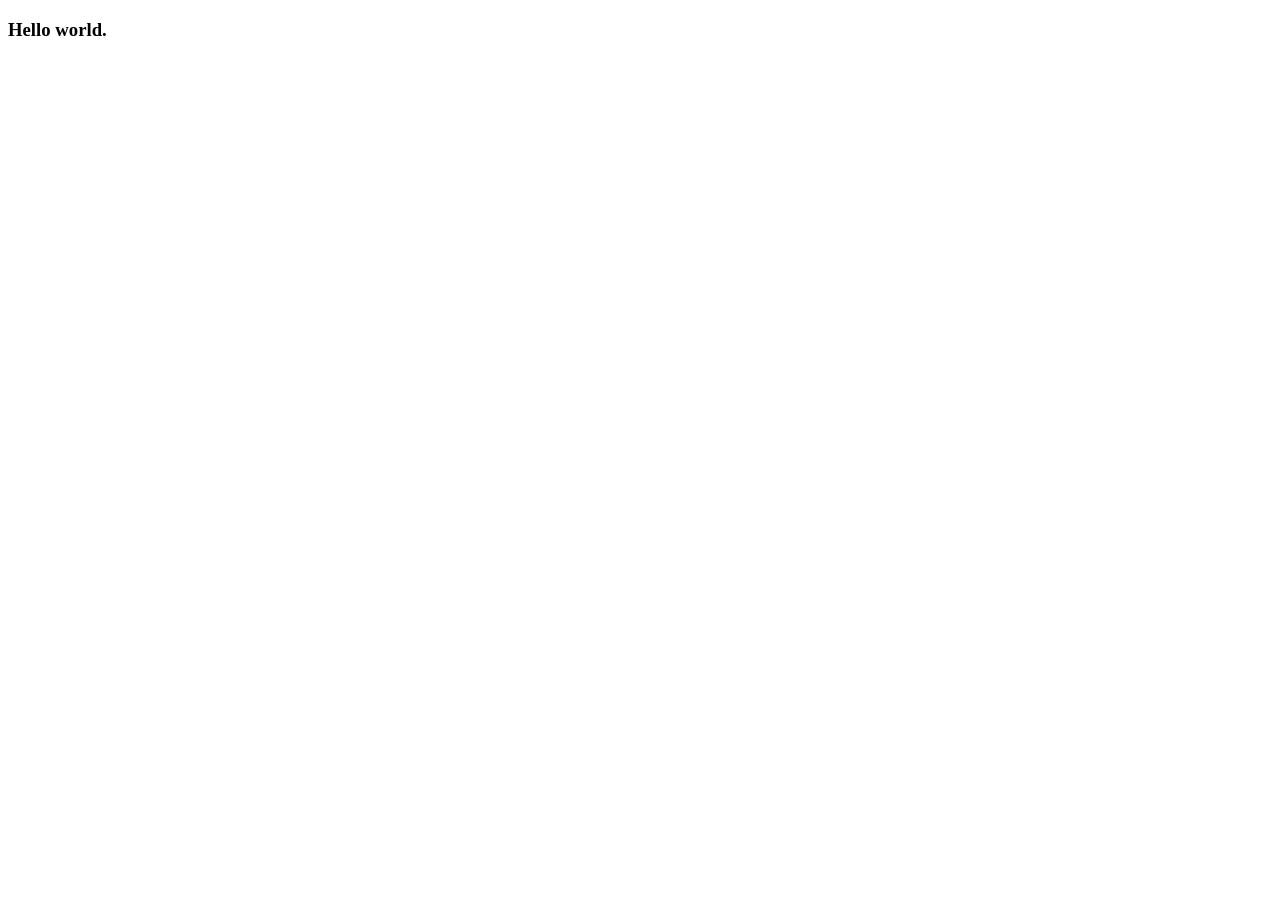
==== index.html @ f8531478 "test" ====
<!DOCTYPE html>
<!DOCTYPE html>
<html lang="en">
<head>
    <meta charset="UTF-8">
    <meta http-equiv="X-UA-Compatible" content="IE=edge">
    <meta name="viewport" content="width=device-width, initial-scale=1.0">
    <title>Bui Van Xia</title>
</head>
<body>
    <h3>Hello world.</h3>
</body>
</html>
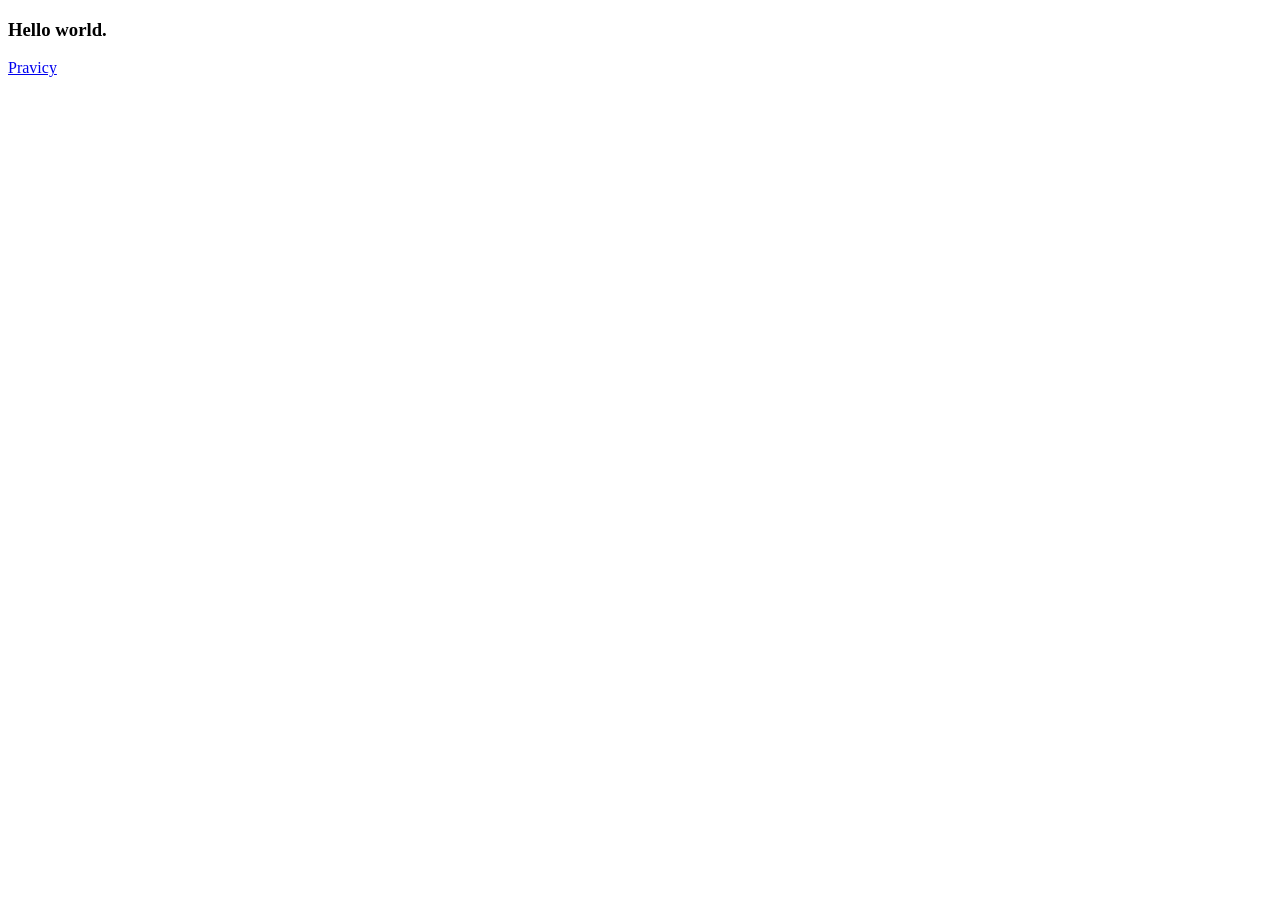
==== commit 670dfdfe: "update" ====
--- a/index.html
+++ b/index.html
@@ -9,5 +9,6 @@
 </head>
 <body>
     <h3>Hello world.</h3>
+    <a href="./page/pravicy.html">Pravicy</a>
 </body>
 </html>
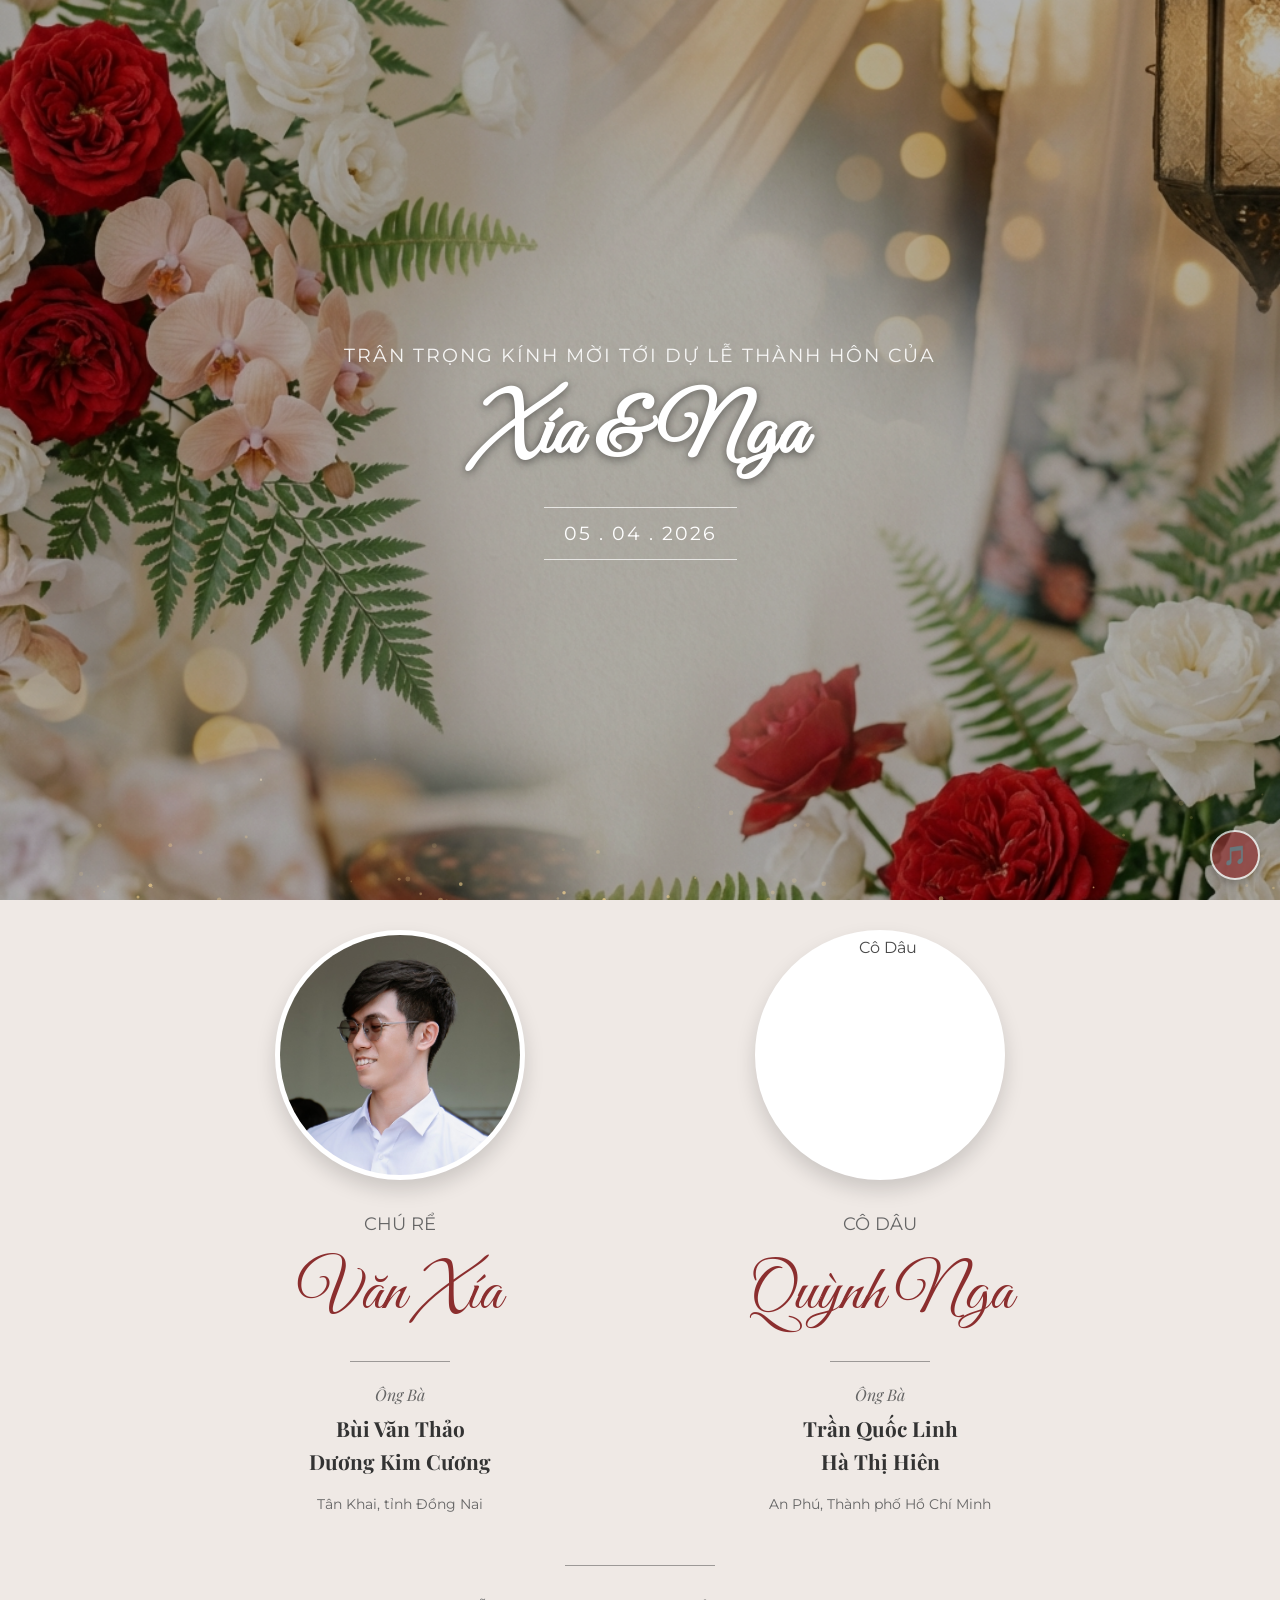
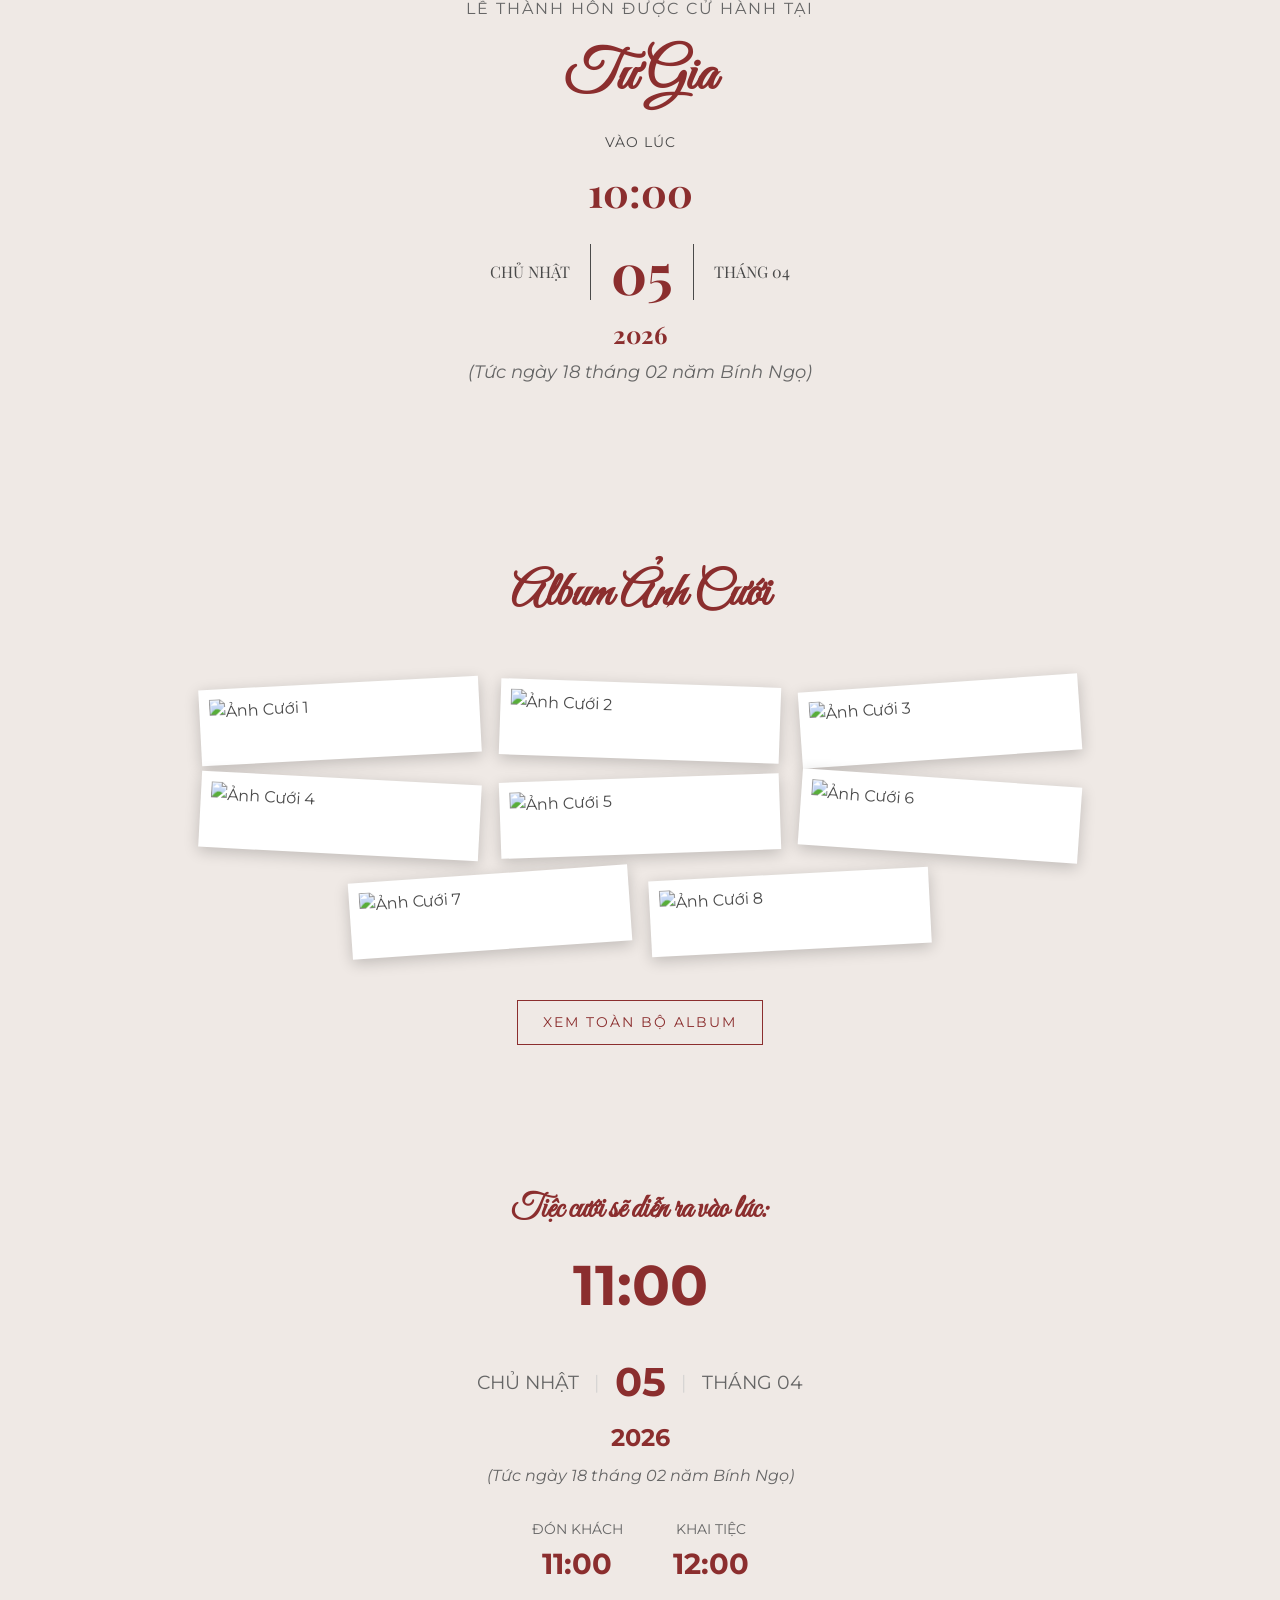
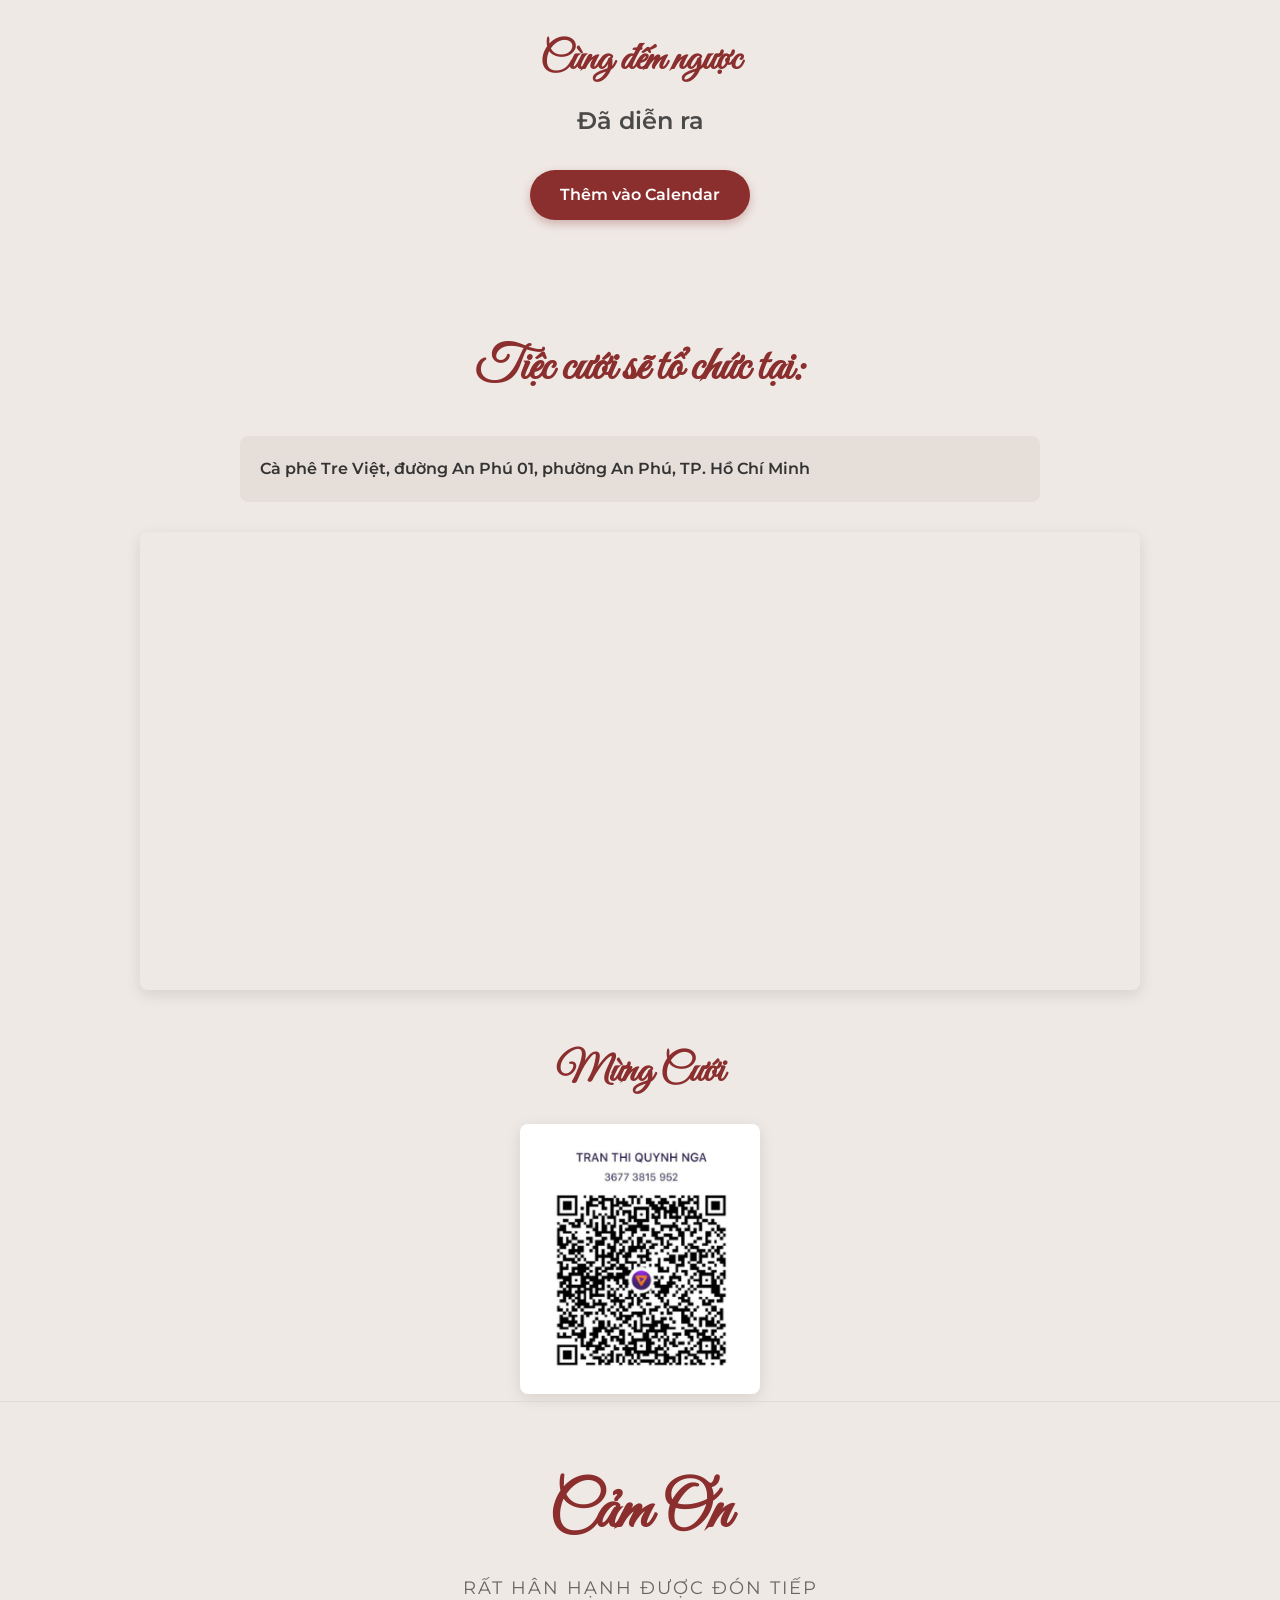
==== commit 48ef3761: "first commit" ====
--- a/index.html
+++ b/index.html
@@ -1,14 +1,235 @@
-<!DOCTYPE html>
-<!DOCTYPE html>
-<html lang="en">
-<head>
-    <meta charset="UTF-8">
-    <meta http-equiv="X-UA-Compatible" content="IE=edge">
-    <meta name="viewport" content="width=device-width, initial-scale=1.0">
-    <title>Bui Van Xia</title>
-</head>
-<body>
-    <h3>Hello world.</h3>
-    <a href="./page/pravicy.html">Pravicy</a>
-</body>
-</html>+<!doctype html>
+<html lang="vi">
+  <head>
+    <meta charset="UTF-8" />
+    <meta name="viewport" content="width=device-width, initial-scale=1.0" />
+    <title>Thiệp Cưới | Văn Xía & Quỳnh Nga</title>
+
+    <!-- Google Fonts -->
+    <link rel="preconnect" href="https://fonts.googleapis.com" />
+    <link rel="preconnect" href="https://fonts.gstatic.com" crossorigin />
+    <link
+      href="https://fonts.googleapis.com/css2?family=Great+Vibes&family=Playfair+Display:ital,wght@0,400;0,700;1,400&family=Montserrat:wght@300;400;500;600&display=swap"
+      rel="stylesheet"
+    />
+
+    <link rel="stylesheet" href="styles/style.css" />
+  </head>
+  <body>
+    <!-- Hero Section -->
+    <header class="hero">
+      <div class="hero-overlay"></div>
+      <canvas id="hero-canvas"></canvas>
+      <div class="hero-content animate-on-scroll">
+        <p class="hero-title">Trân Trọng Kính Mời Tới Dự Lễ Thành Hôn Của</p>
+        <h1 class="couple-names-hero">Xía & Nga</h1>
+        <div class="wedding-date-hero">05 . 04 . 2026</div>
+      </div>
+    </header>
+
+    <!-- Main Invitation Card Section -->
+    <section class="invitation-card">
+      <!-- Couple Content Combined -->
+      <div class="couple-container animate-on-scroll">
+        <!-- Groom Column -->
+        <div class="couple-column groom-column">
+          <div class="portrait-wrapper">
+            <div class="portrait-img groom-img">
+              <img src="assets/chu_re.JPG" alt="Chú Rể" />
+            </div>
+          </div>
+
+          <div class="info-block">
+            <p class="role">Chú Rể</p>
+            <h1 class="name">Văn Xía</h1>
+            <div class="separator-line"></div>
+            <div class="parents-info">
+              <p class="parents-label">Ông Bà</p>
+              <p class="parent-name">Bùi Văn Thảo</p>
+              <p class="parent-name">Dương Kim Cương</p>
+              <p class="address">Tân Khai, tỉnh Đồng Nai</p>
+            </div>
+          </div>
+        </div>
+
+        <!-- Bride Column -->
+        <div class="couple-column bride-column">
+          <div class="portrait-wrapper">
+            <div class="portrait-img bride-img">
+              <img src="assets/co_dau.JPG" alt="Cô Dâu" />
+            </div>
+          </div>
+
+          <div class="info-block">
+            <p class="role">Cô Dâu</p>
+            <h1 class="name">Quỳnh Nga</h1>
+            <div class="separator-line"></div>
+            <div class="parents-info">
+              <p class="parents-label">Ông Bà</p>
+              <p class="parent-name">Trần Quốc Linh</p>
+              <p class="parent-name">Hà Thị Hiên</p>
+              <p class="address">An Phú, Thành phố Hồ Chí Minh</p>
+            </div>
+          </div>
+        </div>
+      </div>
+
+      <!-- Ceremony Details -->
+      <div class="ceremony-details animate-on-scroll">
+        <div class="ceremony-divider"></div>
+        <p class="ceremony-title">LỄ THÀNH HÔN ĐƯỢC CỬ HÀNH TẠI</p>
+        <h2 class="location-name">Tư Gia</h2>
+        <p class="time-label">VÀO LÚC</p>
+        <div class="time-display">10:00</div>
+
+        <div class="date-grid">
+          <div class="date-item">
+            <span class="date-label">CHỦ NHẬT</span>
+          </div>
+          <div class="date-item big-date">05</div>
+          <div class="date-item">
+            <span class="date-label">THÁNG 04</span>
+          </div>
+        </div>
+
+        <div class="year-display">2026</div>
+        <p class="lunar-date">(Tức ngày 18 tháng 02 năm Bính Ngọ)</p>
+      </div>
+    </section>
+
+    <!-- Gallery Section -->
+    <section id="gallery" class="gallery-section">
+      <h2 class="section-title animate-on-scroll">Album Ảnh Cưới</h2>
+      <div class="gallery-container">
+        <!-- 8 Gallery Items -->
+        <div class="gallery-item animate-on-scroll stacked-1">
+          <div class="photo-frame">
+            <img src="assets/anh-cuoi-2.jpg" alt="Ảnh Cưới 1" />
+          </div>
+        </div>
+        <div class="gallery-item animate-on-scroll stacked-2">
+          <div class="photo-frame">
+            <img src="assets/anh-cuoi-3.jpg" alt="Ảnh Cưới 2" />
+          </div>
+        </div>
+        <div class="gallery-item animate-on-scroll stacked-3">
+          <div class="photo-frame">
+            <img src="assets/anh-cuoi-4.jpg" alt="Ảnh Cưới 3" />
+          </div>
+        </div>
+        <div class="gallery-item animate-on-scroll stacked-4">
+          <div class="photo-frame">
+            <img src="assets/anh-cuoi-5.jpg" alt="Ảnh Cưới 4" />
+          </div>
+        </div>
+        <div class="gallery-item animate-on-scroll stacked-5">
+          <div class="photo-frame">
+            <img src="assets/anh-cuoi-6.jpg" alt="Ảnh Cưới 5" />
+          </div>
+        </div>
+        <div class="gallery-item animate-on-scroll stacked-6">
+          <div class="photo-frame">
+            <img src="assets/anh-cuoi-2.jpg" alt="Ảnh Cưới 6" />
+          </div>
+        </div>
+        <div class="gallery-item animate-on-scroll stacked-3">
+          <div class="photo-frame">
+            <img src="assets/anh-cuoi-1.jpg" alt="Ảnh Cưới 7" />
+          </div>
+        </div>
+        <div class="gallery-item animate-on-scroll stacked-1">
+          <div class="photo-frame">
+            <img src="assets/anh-cuoi-1.jpg" alt="Ảnh Cưới 8" />
+          </div>
+        </div>
+      </div>
+
+      <div class="gallery-footer animate-on-scroll">
+        <a href="#" class="view-all-btn">Xem Toàn Bộ Album</a>
+      </div>
+    </section>
+
+    <!-- Event Detail Section -->
+    <section class="event-details animate-on-scroll">
+      <h3 class="event-heading">Tiệc cưới sẽ diễn ra vào lúc:</h3>
+      <div class="main-time">11:00</div>
+
+      <div class="date-grid-event">
+        <span class="d-item">CHỦ NHẬT</span>
+        <span class="divider">|</span>
+        <span class="d-item big">05</span>
+        <span class="divider">|</span>
+        <span class="d-item">THÁNG 04</span>
+      </div>
+
+      <div class="year-event">2026</div>
+      <p class="lunar-event">(Tức ngày 18 tháng 02 năm Bính Ngọ)</p>
+
+      <div class="schedule-grid">
+        <div class="sch-item">
+          <span class="label">ĐÓN KHÁCH</span>
+          <span class="time">11:00</span>
+        </div>
+        <div class="sch-item">
+          <span class="label">KHAI TIỆC</span>
+          <span class="time">12:00</span>
+        </div>
+      </div>
+
+      <h3 class="countdown-heading">Cùng đếm ngược</h3>
+      <div id="countdown" class="countdown-timer">
+        <!-- JS will populate: 6 ngày 14 giờ 55 phút 56 giây -->
+        Loading...
+      </div>
+
+      <a href="#" class="calendar-btn">Thêm vào Calendar</a>
+    </section>
+
+    <!-- Location Section (Updated Header) -->
+    <section id="location">
+      <h2 class="section-title animate-on-scroll">Tiệc cưới sẽ tổ chức tại:</h2>
+      <div class="location-box animate-on-scroll">
+        Cà phê Tre Việt, đường An Phú 01, phường An Phú, TP. Hồ Chí Minh
+      </div>
+      <div class="map-container animate-on-scroll">
+        <iframe
+          src="https://www.google.com/maps/embed?pb=!1m14!1m12!1m3!1d1007.7912970010452!2d106.74302166632377!3d10.951912676635244!2m3!1f0!2f0!3f0!3m2!1i1024!2i768!4f13.1!5e0!3m2!1sen!2s!4v1769345849640!5m2!1sen!2s"
+          width="100%"
+          height="450"
+          style="border: 0"
+          allowfullscreen=""
+          loading="lazy"
+          referrerpolicy="no-referrer-when-downgrade"
+        ></iframe>
+      </div>
+
+      <!-- Payment QR Section -->
+      <div class="payment-section animate-on-scroll">
+        <h3 class="payment-heading">Mừng Cưới</h3>
+        <div class="qr-container">
+          <img src="assets/qr.png" alt="QR Code Payment" />
+        </div>
+      </div>
+    </section>
+
+    <!-- Footer -->
+    <footer class="thank-you-footer">
+      <h2 class="thank-you-text animate-on-scroll">Cảm Ơn</h2>
+      <p class="thank-you-sub">Rất hân hạnh được đón tiếp</p>
+    </footer>
+
+    <!-- Background Music -->
+    <audio id="bg-music" loop>
+      <source src="assets/song.mp3" type="audio/mpeg" />
+      Your browser does not support the audio element.
+    </audio>
+
+    <div class="music-control">
+      <button id="music-btn" class="music-btn playing">
+        <span class="music-icon">🎵</span>
+      </button>
+    </div>
+
+    <script src="scripts/script.js"></script>
+  </body>
+</html>
--- a/styles/style.css
+++ b/styles/style.css
@@ -0,0 +1,704 @@
+:root {
+    --bg-beige: #EFE9E5; /* Light warm beige */
+    --text-red: #8B2E2E; /* Deep red/brown */
+    --text-dark: #4A4A4A;
+    --text-grey: #666666;
+    --primary-red: #8B2E2E;
+    
+    --font-heading: 'Great Vibes', cursive;
+    --font-serif: 'Playfair Display', serif;
+    --font-sans: 'Montserrat', sans-serif;
+}
+
+* {
+    margin: 0;
+    padding: 0;
+    box-sizing: border-box;
+}
+
+body {
+    font-family: var(--font-sans);
+    color: var(--text-dark);
+    line-height: 1.6;
+    background-color: var(--bg-beige);
+    overflow-x: hidden;
+}
+
+img {
+    max-width: 100%;
+    display: block;
+}
+
+/* Animations */
+.animate-on-scroll {
+    opacity: 0;
+    transition: opacity 1s ease-out, transform 1s ease-out;
+    transform: translateY(30px);
+}
+
+.animate-on-scroll.visible {
+    opacity: 1;
+    transform: translateY(0);
+}
+
+/* Hero Section (Restored) */
+.hero {
+    height: 100vh;
+    display: flex;
+    flex-direction: column;
+    justify-content: center;
+    align-items: center;
+    text-align: center;
+    background: url("../assets/hero-bg.png");
+    background-size: cover;
+    background-position: center;
+    color: var(--text-light);
+    position: relative;
+    color: #fff;
+}
+
+.hero-overlay {
+    position: absolute;
+    top: 0;
+    left: 0;
+    width: 100%;
+    height: 100%;
+    background: rgba(0,0,0,0.3);
+    z-index: 1;
+}
+
+#hero-canvas {
+    position: absolute;
+    top: 0;
+    left: 0;
+    width: 100%;
+    height: 100%;
+    z-index: 1; /* Same as overlay, or slightly above if needed, but below content */
+    pointer-events: none;
+}
+
+.hero-content {
+    z-index: 2;
+    padding: 20px;
+}
+
+.hero-title {
+    font-size: 1.2rem;
+    letter-spacing: 2px;
+    text-transform: uppercase;
+    margin-bottom: 1rem;
+    color: rgba(255,255,255,0.9);
+}
+
+.couple-names-hero {
+    font-family: var(--font-heading);
+    font-size: 5rem;
+    margin: 0.5rem 0;
+    line-height: 1.2;
+    text-shadow: 0 2px 10px rgba(0,0,0,0.5);
+}
+
+.wedding-date-hero {
+    font-size: 1.2rem;
+    margin-top: 1rem;
+    letter-spacing: 2px;
+    display: inline-block;
+    padding: 10px 20px;
+    border-top: 1px solid rgba(255,255,255,0.7);
+    border-bottom: 1px solid rgba(255,255,255,0.7);
+}
+
+
+/* Invitation Card Section */
+.invitation-card {
+    text-align: center;
+    background-color: var(--bg-beige);
+    position: relative;
+    padding-bottom: 60px;
+    padding-top: 0; /* Let decor band handle spacing */
+    margin-top: -50px; /* Slight overlap with hero if desired, or 0 */
+    margin-top: 0;
+}
+
+/* Decor Band & Long Phung */
+.decor-band {
+    height: 120px;
+    background-color: transparent; 
+    width: 100%;
+    position: relative; /* Changed from absolute to flow naturally or use relative */
+    display: flex;
+    justify-content: center;
+    align-items: center;
+    padding-top: 20px;
+    margin-bottom: 20px;
+}
+
+.long-phung-decor {
+    width: 150px;
+    height: auto;
+}
+
+.long-phung-decor img {
+    width: 100%;
+    height: auto;
+    filter: drop-shadow(0 2px 4px rgba(0,0,0,0.1));
+}
+
+/* Footer */
+.thank-you-footer {
+    text-align: center;
+    padding: 60px 20px;
+    background-color: var(--bg-beige); /* Keep consistent or use distinct color */
+    border-top: 1px solid rgba(0,0,0,0.05);
+}
+
+.thank-you-text {
+    font-family: var(--font-heading);
+    font-size: 4rem;
+    color: var(--text-red);
+    margin-bottom: 10px;
+}
+
+.thank-you-sub {
+    font-size: 1.1rem;
+    color: var(--text-grey);
+    text-transform: uppercase;
+    letter-spacing: 2px;
+}
+
+/* Couple Container (Layout) */
+.couple-container {
+    display: flex;
+    justify-content: center;
+    gap: 80px; 
+    padding: 0 20px;
+    margin-bottom: 50px;
+    position: relative;
+    z-index: 1;
+}
+
+.couple-column {
+    flex: 1;
+    max-width: 400px;
+    padding-top: 30px;
+    display: flex;
+    flex-direction: column;
+    align-items: center;
+}
+
+.portrait-wrapper {
+    width: 250px;
+    height: 250px;
+    border-radius: 50%;
+    overflow: hidden;
+    border: 5px solid #fff;
+    box-shadow: 0 10px 20px rgba(0,0,0,0.15);
+    background-color: #fff;
+    margin-bottom: 30px; /* Space between image and text */
+}
+
+.portrait-img img {
+    width: 100%;
+    height: 100%;
+    object-fit: cover;
+}
+
+.info-block {
+    text-align: center;
+    width: 100%;
+}
+
+.role {
+    font-family: var(--font-sans);
+    font-size: 1.1rem;
+    text-transform: uppercase;
+    color: var(--text-grey);
+    margin-bottom: 5px;
+}
+
+.name {
+    font-family: var(--font-heading);
+    font-size: 4rem;
+    color: var(--text-red);
+    margin-bottom: 15px;
+    font-weight: 400;
+}
+
+.separator-line {
+    width: 100px;
+    height: 1px;
+    background-color: var(--text-dark);
+    margin: 0 auto 20px;
+    opacity: 0.5;
+}
+
+.parents-info {
+    font-family: var(--font-serif);
+    color: var(--text-dark);
+}
+
+.parents-label {
+    font-size: 1rem;
+    margin-bottom: 5px;
+    font-style: italic;
+    color: var(--text-grey);
+}
+
+.parent-name {
+    font-size: 1.3rem;
+    font-weight: 700;
+    color: #333; /* Darker for names */
+}
+
+.address {
+    font-family: var(--font-sans);
+    font-size: 0.9rem;
+    color: var(--text-grey);
+    margin-top: 15px;
+    line-height: 1.5;
+}
+
+/* Mobile Responsiveness for Layout */
+@media (max-width: 768px) {
+    .couple-container {
+        flex-direction: column;
+        align-items: center;
+        gap: 60px;
+    }
+    
+    .decor-band {
+        height: 150px; /* Adjust height or remove if it conflicts with stacked layout */
+    }
+}
+
+
+/* Ceremony Details */
+.ceremony-details {
+    max-width: 600px;
+    margin: 0 auto;
+    font-family: var(--font-sans);
+    color: var(--text-dark);
+}
+
+.ceremony-divider {
+    width: 150px;
+    height: 1px;
+    background-color: var(--text-dark);
+    margin: 0 auto 30px;
+    opacity: 0.5;
+}
+
+.ceremony-title {
+    text-transform: uppercase;
+    letter-spacing: 2px;
+    font-size: 1rem;
+    margin-bottom: 10px;
+    color: var(--text-grey);
+}
+
+.location-name {
+    font-family: var(--font-heading);
+    font-size: 3.5rem;
+    color: var(--text-red);
+    margin-bottom: 10px;
+}
+
+.time-label {
+    text-transform: uppercase;
+    font-size: 0.9rem;
+    letter-spacing: 1px;
+    margin-bottom: 5px;
+}
+
+.time-display {
+    font-size: 2.5rem;
+    font-weight: 700;
+    color: var(--text-red);
+    margin-bottom: 20px;
+    font-family: var(--font-serif);
+}
+
+.date-grid {
+    display: flex;
+    justify-content: center;
+    align-items: center;
+    gap: 20px;
+    margin-bottom: 15px;
+    font-family: var(--font-serif);
+}
+
+.date-item {
+    display: flex;
+    flex-direction: column;
+    align-items: center;
+}
+
+.date-item.big-date {
+    font-size: 3.5rem;
+    font-weight: 700;
+    color: var(--text-red);
+    line-height: 1;
+    padding: 0 20px;
+    border-left: 1px solid var(--text-dark);
+    border-right: 1px solid var(--text-dark);
+}
+
+.date-label {
+    text-transform: uppercase;
+    font-size: 1rem;
+    color: var(--text-dark);
+}
+
+.year-display {
+    font-size: 1.5rem;
+    font-weight: 700;
+    color: var(--text-red);
+    margin-bottom: 5px;
+    font-family: var(--font-serif);
+}
+
+.lunar-date {
+    font-size: 1.1rem;
+    font-style: italic;
+    color: var(--text-grey);
+}
+
+/* Secondary Sections */
+.section-title {
+    text-align: center;
+    font-family: var(--font-heading);
+    color: var(--text-red);
+    font-size: 3rem;
+    margin: 50px 0 30px;
+}
+
+/* Stacked Gallery Style */
+.gallery-section {
+    padding: 60px 20px;
+    background-color: var(--bg-beige);
+    overflow: hidden; 
+}
+
+.gallery-container {
+    display: flex;
+    justify-content: center;
+    flex-wrap: wrap;
+    gap: 20px;
+    max-width: 1000px;
+    margin: 0 auto;
+    padding: 20px;
+}
+
+.gallery-item {
+    position: relative;
+    /* We will use Nth-child to rotate specific items */
+    transition: transform 0.3s ease, z-index 0.3s;
+    height: auto;
+    overflow: visible;
+    box-shadow: none;
+    border-radius: 0;
+}
+
+.photo-frame {
+    background: #fff;
+    padding: 10px 10px 40px 10px; /* Polaroid style bottom padding */
+    box-shadow: 0 4px 15px rgba(0,0,0,0.2);
+    transform: rotate(-2deg); /* Default slight tilt */
+    width: 280px;
+}
+
+.stacked-1 .photo-frame { transform: rotate(-3deg); }
+.stacked-2 .photo-frame { transform: rotate(2deg); z-index: 2; }
+.stacked-3 .photo-frame { transform: rotate(-4deg); }
+.stacked-4 .photo-frame { transform: rotate(3deg); z-index: 3; }
+.stacked-5 .photo-frame { transform: rotate(-2deg); }
+.stacked-6 .photo-frame { transform: rotate(4deg); }
+
+.gallery-item:hover {
+    z-index: 20 !important; /* Force top on hover */
+    transform: scale(1.1);
+}
+
+.gallery-item:hover .photo-frame {
+    transform: rotate(0deg);
+    box-shadow: 0 15px 30px rgba(0,0,0,0.3);
+}
+
+.photo-frame img {
+    width: 100%;
+    height: 250px; /* Fixed height for uniformity */
+    object-fit: cover;
+    display: block;
+}
+
+.gallery-footer {
+    text-align: center;
+    margin-top: 30px;
+    padding-bottom: 20px;
+}
+
+.view-all-btn {
+    display: inline-block;
+    padding: 10px 25px;
+    border: 1px solid var(--text-red);
+    color: var(--text-red);
+    text-decoration: none;
+    font-family: var(--font-sans);
+    text-transform: uppercase;
+    letter-spacing: 2px;
+    font-size: 0.9rem;
+    transition: all 0.3s;
+}
+
+.view-all-btn:hover {
+    background-color: var(--text-red);
+    color: #fff;
+}
+
+.gallery-item:hover .photo-frame {
+    transform: rotate(0deg);
+    box-shadow: 0 10px 25px rgba(0,0,0,0.3);
+}
+
+.photo-frame img {
+    width: 100%;
+    height: auto;
+    display: block;
+}
+
+/* Event Details Section */
+.event-details {
+    padding: 60px 20px;
+    text-align: center;
+    color: var(--text-red);
+}
+
+.event-heading {
+    font-family: var(--font-heading); /* Or serif for "Tiệc cưới..." */
+    font-size: 2rem;
+    margin-bottom: 5px;
+}
+
+.main-time {
+    font-size: 3.5rem;
+    font-weight: 700;
+    font-family: var(--font-sans);
+    margin-bottom: 20px;
+}
+
+.date-grid-event {
+    display: flex;
+    justify-content: center;
+    align-items: center;
+    gap: 15px;
+    font-size: 1.2rem;
+    color: var(--text-grey);
+    margin-bottom: 5px;
+}
+
+.date-grid-event .big {
+    font-size: 2.5rem;
+    color: var(--text-red);
+    font-weight: 700;
+}
+
+.date-grid-event .divider {
+    color: #ccc;
+    font-weight: 300;
+}
+
+.year-event {
+    font-size: 1.5rem;
+    font-weight: 700;
+    margin-bottom: 5px;
+}
+
+.lunar-event {
+    font-size: 1rem;
+    font-style: italic;
+    color: var(--text-grey);
+    margin-bottom: 30px;
+}
+
+.schedule-grid {
+    display: flex;
+    justify-content: center;
+    gap: 50px;
+    margin-bottom: 40px;
+}
+
+.sch-item {
+    display: flex;
+    flex-direction: column;
+}
+
+.sch-item .label {
+    font-size: 0.9rem;
+    color: var(--text-grey);
+    text-transform: uppercase;
+}
+
+.sch-item .time {
+    font-size: 1.8rem;
+    font-weight: 700;
+    color: var(--text-red);
+}
+
+.countdown-heading {
+    font-family: var(--font-heading);
+    font-size: 2.5rem;
+    margin-bottom: 10px;
+}
+
+.countdown-timer {
+    font-size: 1.5rem;
+    font-family: var(--font-sans);
+    font-weight: 600;
+    margin-bottom: 30px;
+    color: var(--text-dark);
+}
+
+.calendar-btn {
+    display: inline-block;
+    padding: 12px 30px;
+    background-color: var(--text-red);
+    color: #fff;
+    text-decoration: none;
+    border-radius: 30px;
+    font-weight: 600;
+    transition: background 0.3s;
+    box-shadow: 0 4px 10px rgba(139, 46, 46, 0.3);
+}
+
+.calendar-btn:hover {
+    background-color: #6b2323;
+    transform: translateY(-2px);
+}
+
+/* Location Box */
+.location-box {
+    background-color: #E6DED9; /* Darker beige box */
+    padding: 20px;
+    margin: 0 auto 30px;
+    max-width: 800px;
+    border-radius: 8px;
+    font-weight: 600;
+    color: #333;
+}
+
+/* Map */
+.map-container {
+    max-width: 1000px;
+    margin: 0 auto;
+    border: none;
+    border-radius: 8px;
+    overflow: hidden;
+    box-shadow: 0 5px 15px rgba(0,0,0,0.1);
+}
+
+
+/* Mobile Responsiveness */
+@media (max-width: 768px) {
+    .portraits-container {
+        flex-direction: column;
+        align-items: center;
+        gap: 30px;
+        padding-top: 40px;
+        margin-bottom: 20px;
+    }
+
+    .decor-band {
+        height: 300px; /* Taller on mobile to cover stacked images */
+    }
+
+    .couple-info {
+        flex-direction: column;
+        gap: 40px;
+    }
+
+    .separator-line {
+        width: 60px;
+    }
+
+    .name {
+        font-size: 3rem;
+    }
+    
+    .location-name {
+        font-size: 2.5rem;
+    }
+}
+
+/* Payment QR Section */
+.payment-section {
+    margin-top: 50px;
+    text-align: center;
+}
+
+.payment-heading {
+    font-family: var(--font-heading);
+    font-size: 2.5rem;
+    color: var(--text-red);
+    margin-bottom: 20px;
+}
+
+.qr-container {
+    background: #fff;
+    padding: 20px;
+    border-radius: 8px;
+    box-shadow: 0 4px 15px rgba(0,0,0,0.1);
+    display: inline-block;
+}
+
+.qr-container img {
+    width: 200px;
+    height: 230px;
+    display: block;
+    border-radius: 10px;
+    margin: 0 auto;
+}
+
+/* Music Control Button */
+.music-control {
+    position: fixed;
+    bottom: 20px;
+    right: 20px;
+    z-index: 1000;
+}
+
+.music-btn {
+    width: 50px;
+    height: 50px;
+    border-radius: 50%;
+    background-color: var(--text-red);
+    border: 2px solid #fff;
+    color: #fff;
+    font-size: 1.2rem;
+    cursor: pointer;
+    box-shadow: 0 4px 10px rgba(0,0,0,0.3);
+    display: flex;
+    justify-content: center;
+    align-items: center;
+    transition: transform 0.3s ease;
+    outline: none;
+}
+
+.music-btn:hover {
+    transform: scale(1.1);
+}
+
+.music-btn.playing {
+    animation: spin 3s linear infinite;
+}
+
+.music-btn.paused {
+    animation: none;
+    opacity: 0.7;
+}
+
+@keyframes spin {
+    0% { transform: rotate(0deg); }
+    100% { transform: rotate(360deg); }
+}
+
+
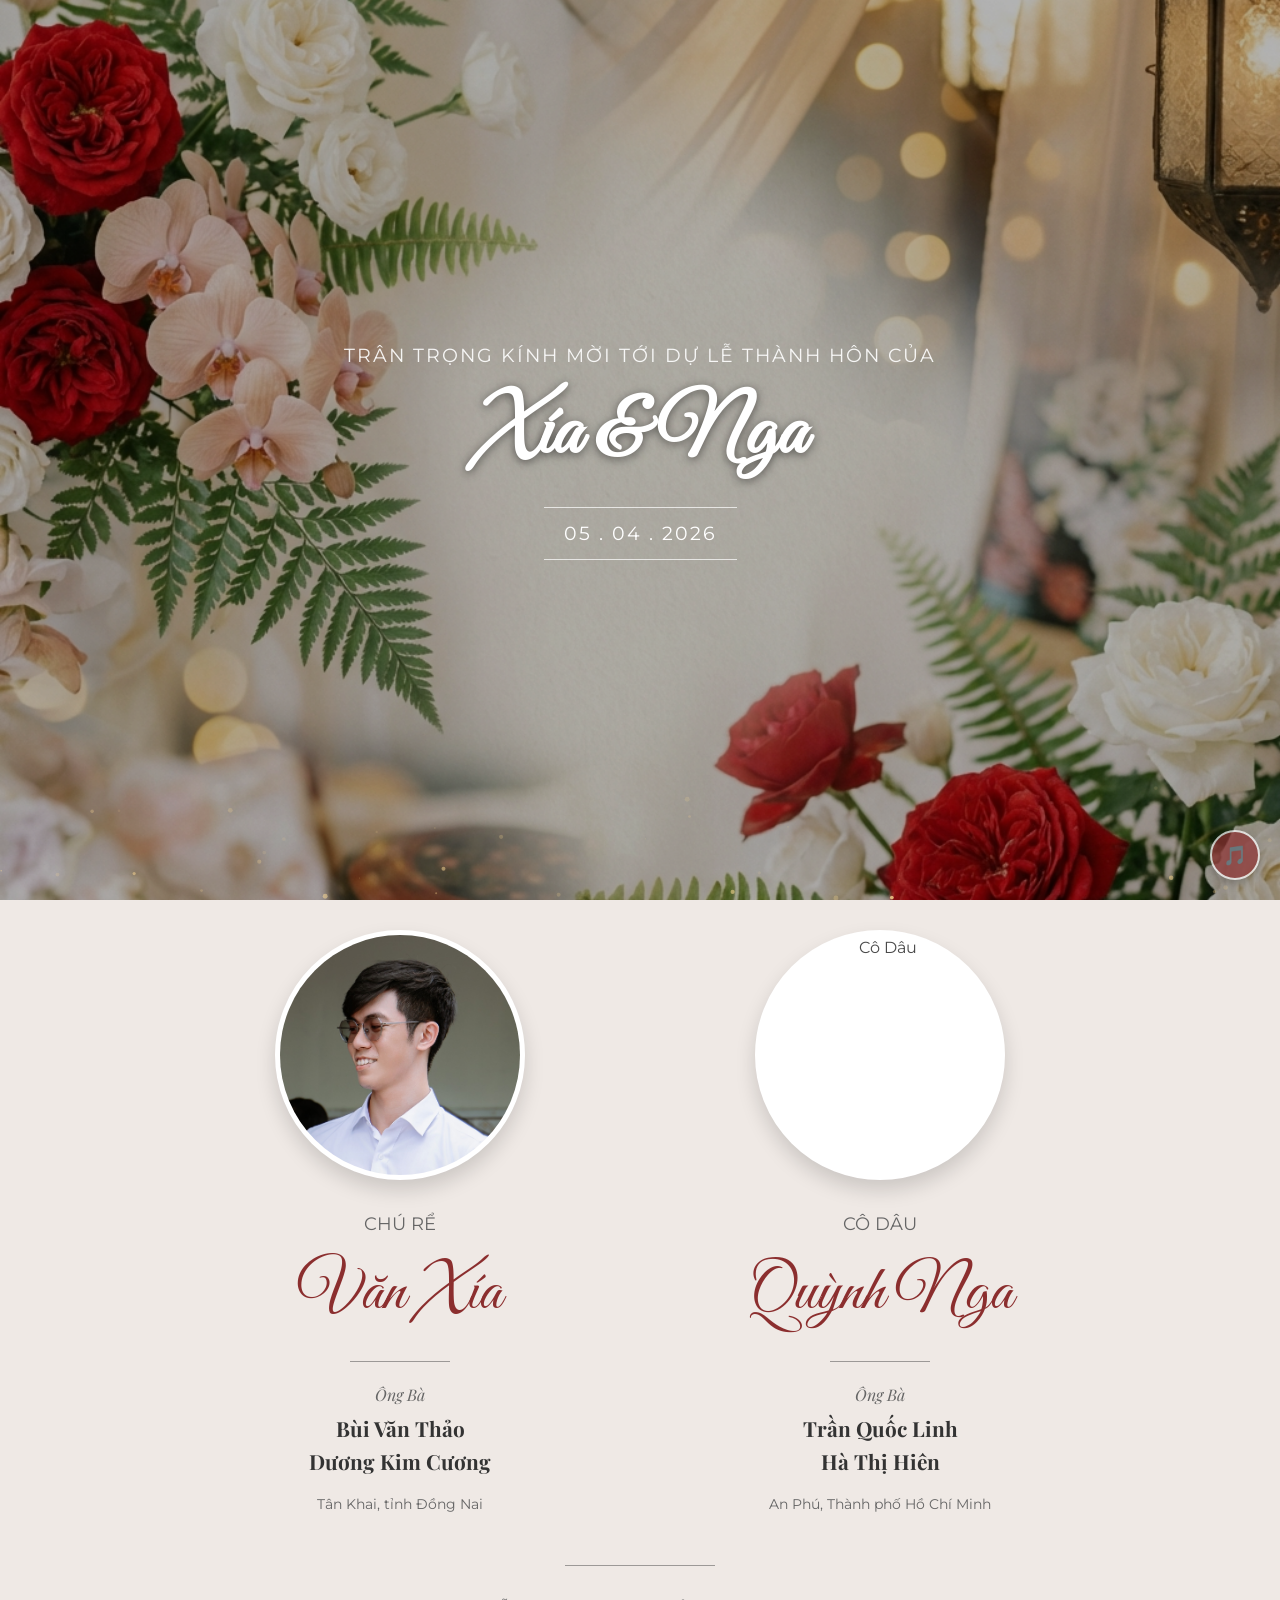
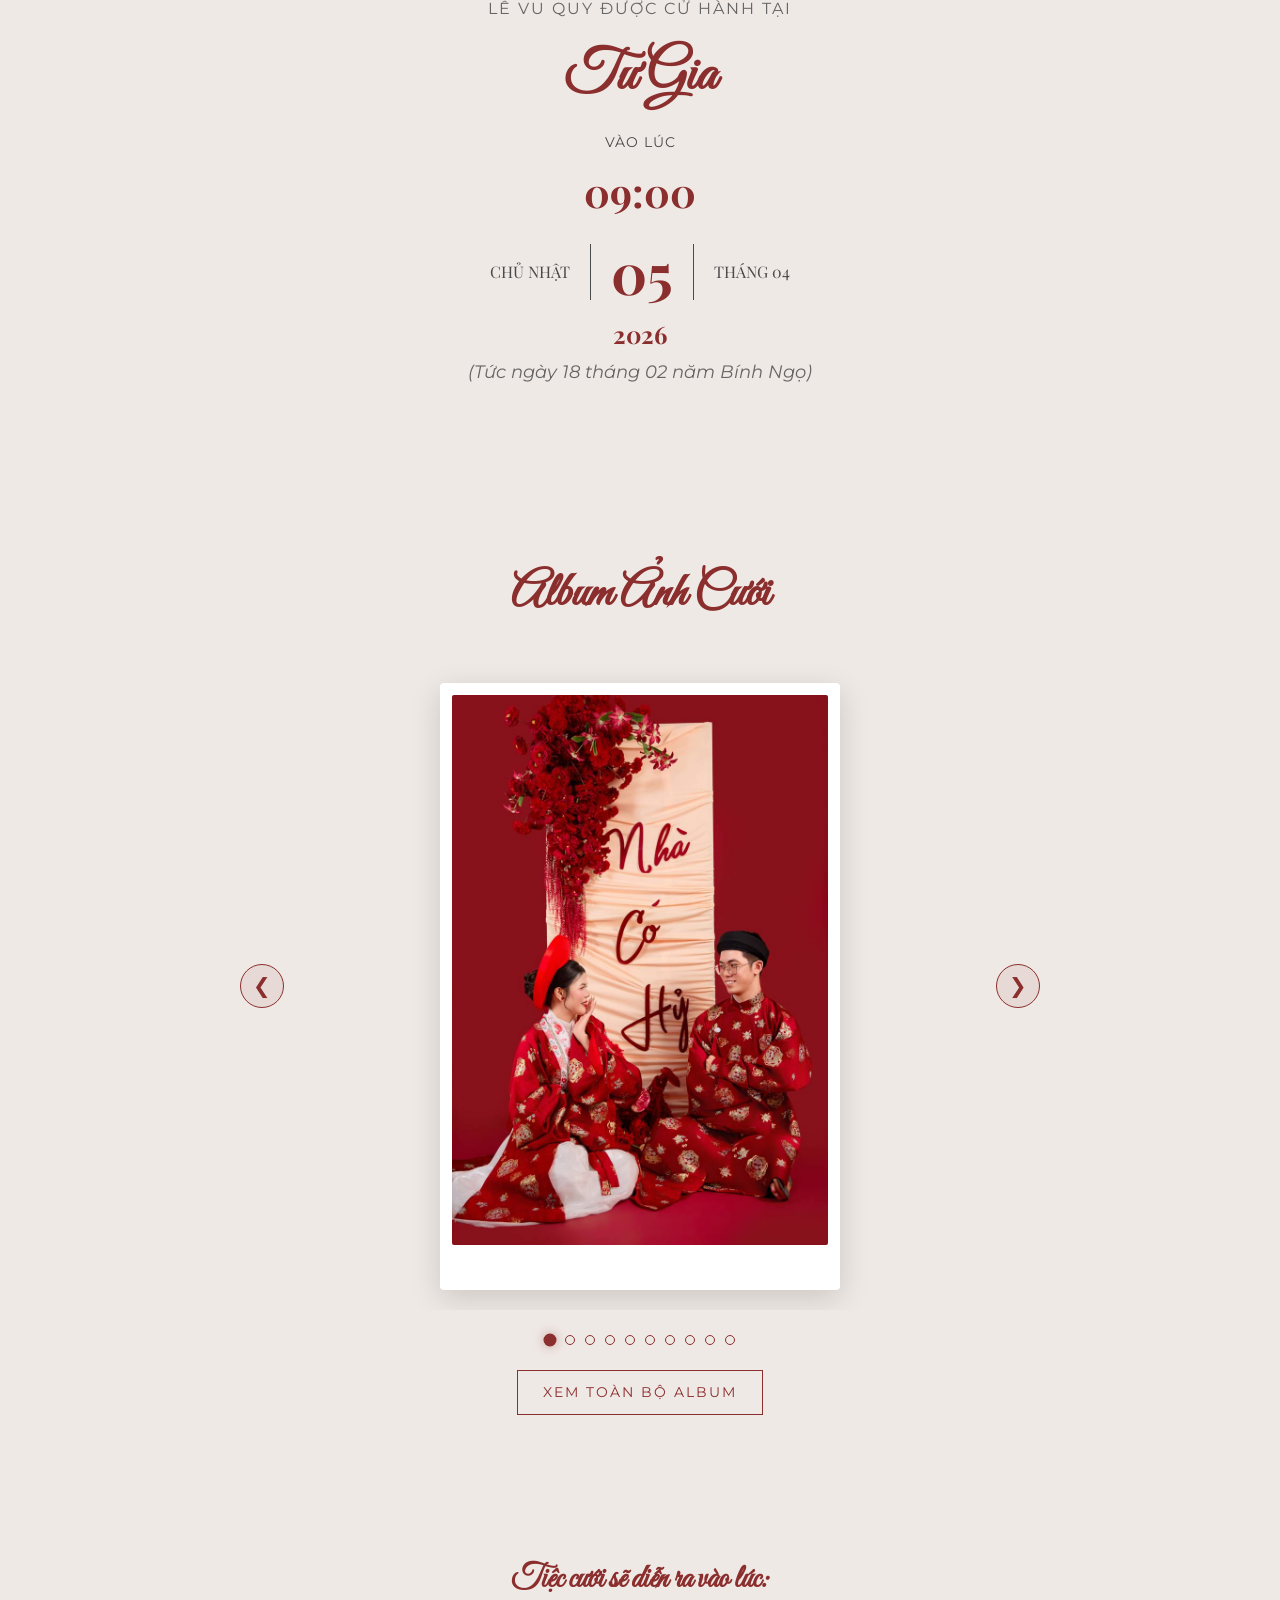
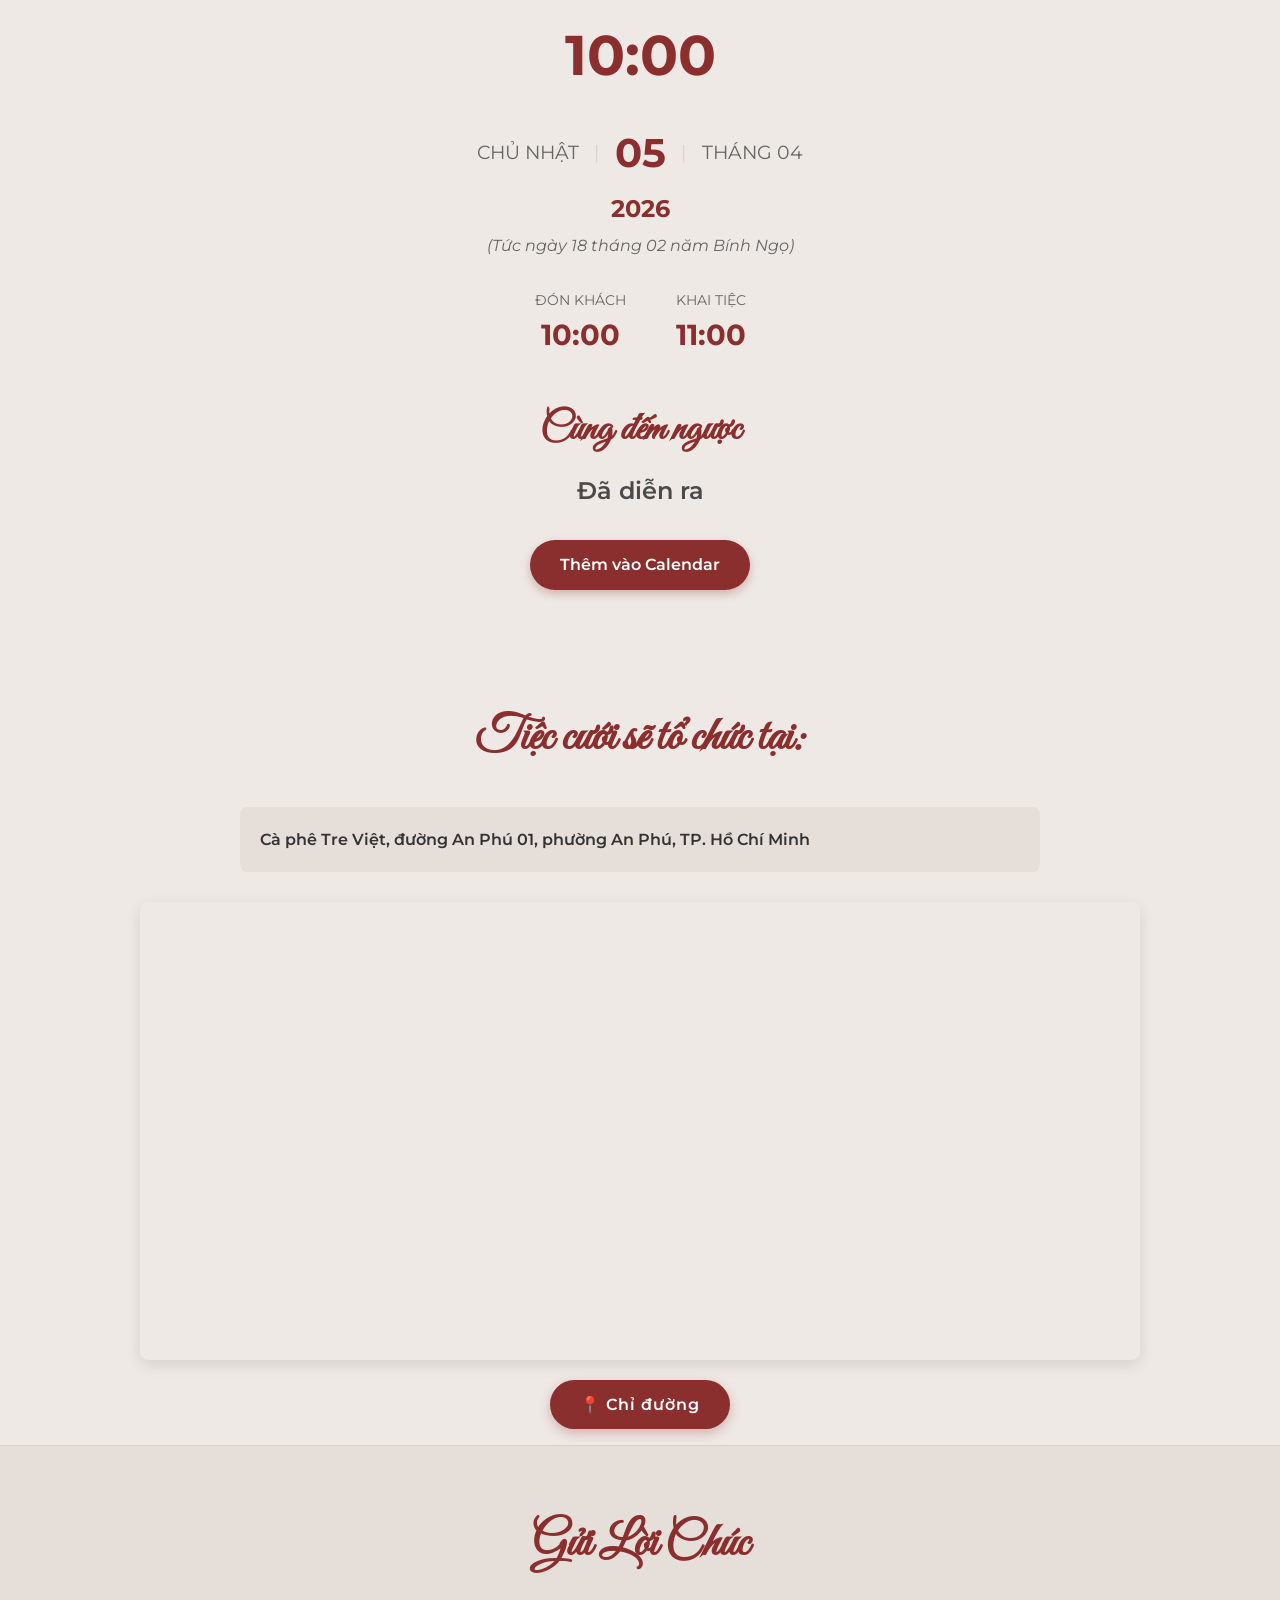
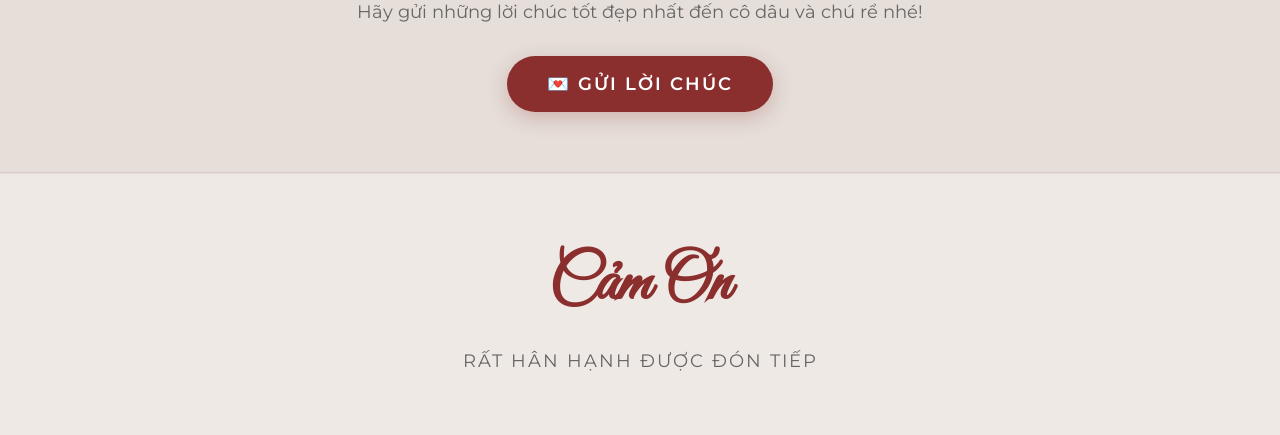
==== commit a623f8ff: "update" ====
--- a/index.html
+++ b/index.html
@@ -1,235 +1,432 @@
 <!doctype html>
 <html lang="vi">
-  <head>
-    <meta charset="UTF-8" />
-    <meta name="viewport" content="width=device-width, initial-scale=1.0" />
-    <title>Thiệp Cưới | Văn Xía & Quỳnh Nga</title>
-
-    <!-- Google Fonts -->
-    <link rel="preconnect" href="https://fonts.googleapis.com" />
-    <link rel="preconnect" href="https://fonts.gstatic.com" crossorigin />
-    <link
-      href="https://fonts.googleapis.com/css2?family=Great+Vibes&family=Playfair+Display:ital,wght@0,400;0,700;1,400&family=Montserrat:wght@300;400;500;600&display=swap"
-      rel="stylesheet"
-    />
-
-    <link rel="stylesheet" href="styles/style.css" />
-  </head>
-  <body>
-    <!-- Hero Section -->
-    <header class="hero">
-      <div class="hero-overlay"></div>
-      <canvas id="hero-canvas"></canvas>
-      <div class="hero-content animate-on-scroll">
-        <p class="hero-title">Trân Trọng Kính Mời Tới Dự Lễ Thành Hôn Của</p>
-        <h1 class="couple-names-hero">Xía & Nga</h1>
-        <div class="wedding-date-hero">05 . 04 . 2026</div>
-      </div>
-    </header>
-
-    <!-- Main Invitation Card Section -->
-    <section class="invitation-card">
-      <!-- Couple Content Combined -->
-      <div class="couple-container animate-on-scroll">
-        <!-- Groom Column -->
-        <div class="couple-column groom-column">
-          <div class="portrait-wrapper">
-            <div class="portrait-img groom-img">
-              <img src="assets/chu_re.JPG" alt="Chú Rể" />
-            </div>
+
+<head>
+  <meta charset="UTF-8" />
+  <meta name="viewport" content="width=device-width, initial-scale=1.0" />
+  <title>Thiệp Cưới | Văn Xía & Quỳnh Nga</title>
+
+  <!-- Google Fonts -->
+  <link rel="preconnect" href="https://fonts.googleapis.com" />
+  <link rel="preconnect" href="https://fonts.gstatic.com" crossorigin />
+  <link
+    href="https://fonts.googleapis.com/css2?family=Great+Vibes&family=Playfair+Display:ital,wght@0,400;0,700;1,400&family=Montserrat:wght@300;400;500;600&display=swap"
+    rel="stylesheet" />
+
+  <link rel="stylesheet" href="styles/style.css" />
+</head>
+
+<body>
+  <!-- Hero Section -->
+  <header class="hero">
+    <div class="hero-overlay"></div>
+    <canvas id="hero-canvas"></canvas>
+    <div class="hero-content animate-on-scroll">
+      <p class="hero-title">Trân Trọng Kính Mời Tới Dự Lễ Thành Hôn Của</p>
+      <h1 class="couple-names-hero">Xía & Nga</h1>
+      <div class="wedding-date-hero">05 . 04 . 2026</div>
+    </div>
+  </header>
+
+  <!-- Main Invitation Card Section -->
+  <section class="invitation-card">
+    <!-- Couple Content Combined -->
+    <div class="couple-container animate-on-scroll">
+      <!-- Groom Column -->
+      <div class="couple-column groom-column">
+        <div class="portrait-wrapper">
+          <div class="portrait-img groom-img">
+            <img src="assets/chu_re.JPG" alt="Chú Rể" />
           </div>
-
-          <div class="info-block">
-            <p class="role">Chú Rể</p>
-            <h1 class="name">Văn Xía</h1>
-            <div class="separator-line"></div>
-            <div class="parents-info">
-              <p class="parents-label">Ông Bà</p>
-              <p class="parent-name">Bùi Văn Thảo</p>
-              <p class="parent-name">Dương Kim Cương</p>
-              <p class="address">Tân Khai, tỉnh Đồng Nai</p>
-            </div>
+        </div>
+
+        <div class="info-block">
+          <p class="role">Chú Rể</p>
+          <h1 class="name">Văn Xía</h1>
+          <div class="separator-line"></div>
+          <div class="parents-info">
+            <p class="parents-label">Ông Bà</p>
+            <p class="parent-name">Bùi Văn Thảo</p>
+            <p class="parent-name">Dương Kim Cương</p>
+            <p class="address">Tân Khai, tỉnh Đồng Nai</p>
           </div>
         </div>
-
-        <!-- Bride Column -->
-        <div class="couple-column bride-column">
-          <div class="portrait-wrapper">
-            <div class="portrait-img bride-img">
-              <img src="assets/co_dau.JPG" alt="Cô Dâu" />
-            </div>
+      </div>
+
+      <!-- Bride Column -->
+      <div class="couple-column bride-column">
+        <div class="portrait-wrapper">
+          <div class="portrait-img bride-img">
+            <img src="assets/co_dau.JPG" alt="Cô Dâu" />
           </div>
-
-          <div class="info-block">
-            <p class="role">Cô Dâu</p>
-            <h1 class="name">Quỳnh Nga</h1>
-            <div class="separator-line"></div>
-            <div class="parents-info">
-              <p class="parents-label">Ông Bà</p>
-              <p class="parent-name">Trần Quốc Linh</p>
-              <p class="parent-name">Hà Thị Hiên</p>
-              <p class="address">An Phú, Thành phố Hồ Chí Minh</p>
-            </div>
+        </div>
+
+        <div class="info-block">
+          <p class="role">Cô Dâu</p>
+          <h1 class="name">Quỳnh Nga</h1>
+          <div class="separator-line"></div>
+          <div class="parents-info">
+            <p class="parents-label">Ông Bà</p>
+            <p class="parent-name">Trần Quốc Linh</p>
+            <p class="parent-name">Hà Thị Hiên</p>
+            <p class="address">An Phú, Thành phố Hồ Chí Minh</p>
           </div>
         </div>
       </div>
-
-      <!-- Ceremony Details -->
-      <div class="ceremony-details animate-on-scroll">
-        <div class="ceremony-divider"></div>
-        <p class="ceremony-title">LỄ THÀNH HÔN ĐƯỢC CỬ HÀNH TẠI</p>
-        <h2 class="location-name">Tư Gia</h2>
-        <p class="time-label">VÀO LÚC</p>
-        <div class="time-display">10:00</div>
-
-        <div class="date-grid">
-          <div class="date-item">
-            <span class="date-label">CHỦ NHẬT</span>
-          </div>
-          <div class="date-item big-date">05</div>
-          <div class="date-item">
-            <span class="date-label">THÁNG 04</span>
-          </div>
-        </div>
-
-        <div class="year-display">2026</div>
-        <p class="lunar-date">(Tức ngày 18 tháng 02 năm Bính Ngọ)</p>
-      </div>
-    </section>
-
-    <!-- Gallery Section -->
-    <section id="gallery" class="gallery-section">
-      <h2 class="section-title animate-on-scroll">Album Ảnh Cưới</h2>
-      <div class="gallery-container">
-        <!-- 8 Gallery Items -->
-        <div class="gallery-item animate-on-scroll stacked-1">
-          <div class="photo-frame">
-            <img src="assets/anh-cuoi-2.jpg" alt="Ảnh Cưới 1" />
-          </div>
-        </div>
-        <div class="gallery-item animate-on-scroll stacked-2">
-          <div class="photo-frame">
-            <img src="assets/anh-cuoi-3.jpg" alt="Ảnh Cưới 2" />
-          </div>
-        </div>
-        <div class="gallery-item animate-on-scroll stacked-3">
-          <div class="photo-frame">
-            <img src="assets/anh-cuoi-4.jpg" alt="Ảnh Cưới 3" />
-          </div>
-        </div>
-        <div class="gallery-item animate-on-scroll stacked-4">
-          <div class="photo-frame">
-            <img src="assets/anh-cuoi-5.jpg" alt="Ảnh Cưới 4" />
-          </div>
-        </div>
-        <div class="gallery-item animate-on-scroll stacked-5">
-          <div class="photo-frame">
-            <img src="assets/anh-cuoi-6.jpg" alt="Ảnh Cưới 5" />
-          </div>
-        </div>
-        <div class="gallery-item animate-on-scroll stacked-6">
-          <div class="photo-frame">
-            <img src="assets/anh-cuoi-2.jpg" alt="Ảnh Cưới 6" />
-          </div>
-        </div>
-        <div class="gallery-item animate-on-scroll stacked-3">
-          <div class="photo-frame">
-            <img src="assets/anh-cuoi-1.jpg" alt="Ảnh Cưới 7" />
-          </div>
-        </div>
-        <div class="gallery-item animate-on-scroll stacked-1">
-          <div class="photo-frame">
-            <img src="assets/anh-cuoi-1.jpg" alt="Ảnh Cưới 8" />
-          </div>
-        </div>
-      </div>
-
-      <div class="gallery-footer animate-on-scroll">
-        <a href="#" class="view-all-btn">Xem Toàn Bộ Album</a>
-      </div>
-    </section>
-
-    <!-- Event Detail Section -->
-    <section class="event-details animate-on-scroll">
-      <h3 class="event-heading">Tiệc cưới sẽ diễn ra vào lúc:</h3>
-      <div class="main-time">11:00</div>
-
-      <div class="date-grid-event">
-        <span class="d-item">CHỦ NHẬT</span>
-        <span class="divider">|</span>
-        <span class="d-item big">05</span>
-        <span class="divider">|</span>
-        <span class="d-item">THÁNG 04</span>
-      </div>
-
-      <div class="year-event">2026</div>
-      <p class="lunar-event">(Tức ngày 18 tháng 02 năm Bính Ngọ)</p>
-
-      <div class="schedule-grid">
-        <div class="sch-item">
-          <span class="label">ĐÓN KHÁCH</span>
-          <span class="time">11:00</span>
-        </div>
-        <div class="sch-item">
-          <span class="label">KHAI TIỆC</span>
-          <span class="time">12:00</span>
-        </div>
-      </div>
-
-      <h3 class="countdown-heading">Cùng đếm ngược</h3>
-      <div id="countdown" class="countdown-timer">
-        <!-- JS will populate: 6 ngày 14 giờ 55 phút 56 giây -->
-        Loading...
-      </div>
-
-      <a href="#" class="calendar-btn">Thêm vào Calendar</a>
-    </section>
-
-    <!-- Location Section (Updated Header) -->
-    <section id="location">
-      <h2 class="section-title animate-on-scroll">Tiệc cưới sẽ tổ chức tại:</h2>
-      <div class="location-box animate-on-scroll">
-        Cà phê Tre Việt, đường An Phú 01, phường An Phú, TP. Hồ Chí Minh
-      </div>
-      <div class="map-container animate-on-scroll">
-        <iframe
-          src="https://www.google.com/maps/embed?pb=!1m14!1m12!1m3!1d1007.7912970010452!2d106.74302166632377!3d10.951912676635244!2m3!1f0!2f0!3f0!3m2!1i1024!2i768!4f13.1!5e0!3m2!1sen!2s!4v1769345849640!5m2!1sen!2s"
-          width="100%"
-          height="450"
-          style="border: 0"
-          allowfullscreen=""
-          loading="lazy"
-          referrerpolicy="no-referrer-when-downgrade"
-        ></iframe>
-      </div>
-
-      <!-- Payment QR Section -->
-      <div class="payment-section animate-on-scroll">
+    </div>
+
+    <!-- Ceremony Details -->
+    <div class="ceremony-details animate-on-scroll">
+      <div class="ceremony-divider"></div>
+      <p class="ceremony-title">LỄ VU QUY ĐƯỢC CỬ HÀNH TẠI</p>
+      <h2 class="location-name">Tư Gia</h2>
+      <p class="time-label">VÀO LÚC</p>
+      <div class="time-display">09:00</div>
+
+      <div class="date-grid">
+        <div class="date-item">
+          <span class="date-label">CHỦ NHẬT</span>
+        </div>
+        <div class="date-item big-date">05</div>
+        <div class="date-item">
+          <span class="date-label">THÁNG 04</span>
+        </div>
+      </div>
+
+      <div class="year-display">2026</div>
+      <p class="lunar-date">(Tức ngày 18 tháng 02 năm Bính Ngọ)</p>
+    </div>
+  </section>
+
+  <!-- Gallery Carousel Section -->
+  <section id="gallery" class="gallery-section animate-on-scroll">
+    <h2 class="section-title">Album Ảnh Cưới</h2>
+
+    <div class="carousel-wrapper">
+      <button class="carousel-arrow carousel-prev" id="carousel-prev" aria-label="Previous">&#10094;</button>
+
+      <div class="carousel-viewport" id="carousel-viewport">
+        <div class="carousel-track" id="carousel-track">
+          <!-- JS will populate slides -->
+        </div>
+      </div>
+
+      <button class="carousel-arrow carousel-next" id="carousel-next" aria-label="Next">&#10095;</button>
+    </div>
+
+    <div class="carousel-dots" id="carousel-dots"></div>
+
+    <div class="gallery-footer">
+      <a href="gallery.html" class="view-all-btn">Xem Toàn Bộ Album</a>
+    </div>
+  </section>
+
+  <!-- Carousel Lightbox -->
+  <div class="carousel-lightbox" id="carousel-lightbox">
+    <button class="carousel-lightbox-close" id="clb-close">&times;</button>
+    <button class="carousel-lightbox-nav clb-prev" id="clb-prev">&#10094;</button>
+    <button class="carousel-lightbox-nav clb-next" id="clb-next">&#10095;</button>
+    <div class="carousel-lightbox-body">
+      <img id="clb-img" src="" alt="Ảnh Cưới" />
+    </div>
+  </div>
+
+  <script>
+    (function () {
+      const track = document.getElementById('carousel-track');
+      const dotsContainer = document.getElementById('carousel-dots');
+      const prevBtn = document.getElementById('carousel-prev');
+      const nextBtn = document.getElementById('carousel-next');
+      const viewport = document.getElementById('carousel-viewport');
+
+      const skipIndices = [19, 20];
+      const maxItems = 10;
+      const slides = [];
+      const imageSources = [];
+      let count = 0;
+
+      // Build slides
+      for (let i = 1; i <= 28 && count < maxItems; i++) {
+        if (skipIndices.includes(i)) continue;
+
+        const slide = document.createElement('div');
+        slide.className = 'carousel-slide';
+
+        const frame = document.createElement('div');
+        frame.className = 'carousel-photo-frame';
+
+        const img = document.createElement('img');
+        img.alt = `Ảnh Cưới ${i}`;
+        img.loading = count < 3 ? 'eager' : 'lazy';
+        img.onload = function () {
+          if (this.naturalWidth > this.naturalHeight) {
+            slide.classList.add('landscape');
+          } else {
+            slide.classList.add('portrait');
+          }
+        };
+        const thumbSrc = `assets/thumb/image_${i}.jpg`;
+        const fullSrc = `assets/image_${i}.jpg`;
+        img.src = thumbSrc;
+        imageSources.push(fullSrc);
+
+        // Click to open fullscreen
+        const idx = count;
+        frame.style.cursor = 'pointer';
+        frame.addEventListener('click', () => openLightbox(idx));
+
+        frame.appendChild(img);
+        slide.appendChild(frame);
+        track.appendChild(slide);
+        slides.push(slide);
+
+        // Create dot
+        const dot = document.createElement('button');
+        dot.className = 'carousel-dot';
+        dot.setAttribute('aria-label', `Ảnh ${count + 1}`);
+        dot.dataset.index = count;
+        dotsContainer.appendChild(dot);
+
+        count++;
+      }
+
+      let currentIndex = 0;
+      let autoPlayTimer = null;
+      const AUTO_PLAY_INTERVAL = 4000;
+
+      function goToSlide(index) {
+        currentIndex = ((index % slides.length) + slides.length) % slides.length;
+        requestAnimationFrame(() => {
+          track.style.transform = `translateX(-${currentIndex * 100}%)`;
+        });
+
+        // Update dots
+        const dots = dotsContainer.children;
+        for (let i = 0; i < dots.length; i++) {
+          dots[i].classList.toggle('active', i === currentIndex);
+        }
+      }
+
+      function nextSlide() {
+        goToSlide(currentIndex + 1);
+      }
+
+      function prevSlide() {
+        goToSlide(currentIndex - 1);
+      }
+
+      function startAutoPlay() {
+        stopAutoPlay();
+        autoPlayTimer = setInterval(nextSlide, AUTO_PLAY_INTERVAL);
+      }
+
+      function stopAutoPlay() {
+        if (autoPlayTimer) {
+          clearInterval(autoPlayTimer);
+          autoPlayTimer = null;
+        }
+      }
+
+      // Events
+      prevBtn.addEventListener('click', () => { prevSlide(); startAutoPlay(); });
+      nextBtn.addEventListener('click', () => { nextSlide(); startAutoPlay(); });
+
+      dotsContainer.addEventListener('click', (e) => {
+        if (e.target.classList.contains('carousel-dot')) {
+          goToSlide(parseInt(e.target.dataset.index));
+          startAutoPlay();
+        }
+      });
+
+      // Pause on hover
+      viewport.addEventListener('mouseenter', stopAutoPlay);
+      viewport.addEventListener('mouseleave', startAutoPlay);
+
+      // Touch/swipe support
+      let touchStartX = 0;
+
+      viewport.addEventListener('touchstart', (e) => {
+        touchStartX = e.changedTouches[0].screenX;
+        stopAutoPlay();
+      }, { passive: true });
+
+      viewport.addEventListener('touchend', (e) => {
+        const diff = touchStartX - e.changedTouches[0].screenX;
+        if (Math.abs(diff) > 50) {
+          if (diff > 0) nextSlide();
+          else prevSlide();
+        }
+        startAutoPlay();
+      }, { passive: true });
+
+      // Init
+      goToSlide(0);
+      startAutoPlay();
+
+      // ========== LIGHTBOX ==========
+      const lb = document.getElementById('carousel-lightbox');
+      const lbImg = document.getElementById('clb-img');
+      const lbClose = document.getElementById('clb-close');
+      const lbPrev = document.getElementById('clb-prev');
+      const lbNext = document.getElementById('clb-next');
+      let lbIndex = 0;
+
+      function openLightbox(index) {
+        lbIndex = index;
+        updateLightboxImg();
+        lb.classList.add('active');
+        document.body.style.overflow = 'hidden';
+        stopAutoPlay();
+      }
+
+      function closeLightbox() {
+        lb.classList.remove('active');
+        document.body.style.overflow = '';
+        startAutoPlay();
+      }
+
+      function updateLightboxImg() {
+        lbImg.src = imageSources[lbIndex];
+      }
+
+      function lbNext_fn() {
+        lbIndex = (lbIndex + 1) % imageSources.length;
+        updateLightboxImg();
+      }
+
+      function lbPrev_fn() {
+        lbIndex = (lbIndex - 1 + imageSources.length) % imageSources.length;
+        updateLightboxImg();
+      }
+
+      lbClose.addEventListener('click', closeLightbox);
+      lbPrev.addEventListener('click', lbPrev_fn);
+      lbNext.addEventListener('click', lbNext_fn);
+      lb.addEventListener('click', (e) => { if (e.target === lb) closeLightbox(); });
+
+      // Lightbox touch swipe
+      let lbTouchX = 0;
+      lb.addEventListener('touchstart', (e) => { lbTouchX = e.changedTouches[0].screenX; }, { passive: true });
+      lb.addEventListener('touchend', (e) => {
+        const diff = lbTouchX - e.changedTouches[0].screenX;
+        if (Math.abs(diff) > 50) { diff > 0 ? lbNext_fn() : lbPrev_fn(); }
+      }, { passive: true });
+
+      document.addEventListener('keydown', (e) => {
+        if (!lb.classList.contains('active')) return;
+        if (e.key === 'Escape') closeLightbox();
+        if (e.key === 'ArrowRight') lbNext_fn();
+        if (e.key === 'ArrowLeft') lbPrev_fn();
+      });
+    })();
+  </script>
+
+  <!-- Event Detail Section -->
+  <section class="event-details animate-on-scroll">
+    <h3 class="event-heading">Tiệc cưới sẽ diễn ra vào lúc:</h3>
+    <div class="main-time">10:00</div>
+
+    <div class="date-grid-event">
+      <span class="d-item">CHỦ NHẬT</span>
+      <span class="divider">|</span>
+      <span class="d-item big">05</span>
+      <span class="divider">|</span>
+      <span class="d-item">THÁNG 04</span>
+    </div>
+
+    <div class="year-event">2026</div>
+    <p class="lunar-event">(Tức ngày 18 tháng 02 năm Bính Ngọ)</p>
+
+    <div class="schedule-grid">
+      <div class="sch-item">
+        <span class="label">ĐÓN KHÁCH</span>
+        <span class="time">10:00</span>
+      </div>
+      <div class="sch-item">
+        <span class="label">KHAI TIỆC</span>
+        <span class="time">11:00</span>
+      </div>
+    </div>
+
+    <h3 class="countdown-heading">Cùng đếm ngược</h3>
+    <div id="countdown" class="countdown-timer">
+      <!-- JS will populate: 6 ngày 14 giờ 55 phút 56 giây -->
+      Loading...
+    </div>
+
+    <!-- Thêm vào Lịch -->
+    <!-- 
+      Thông số Google Calendar:
+      text = Tiêu đề
+      dates = Bắt đầu / Kết thúc (YYYYMMDDTHHmmSSZ - giờ UTC) 
+              11:00 UTC+7 -> 04:00 UTC
+              Tiệc từ 11:00 đến 14:00 (giờ VN) -> 04:00 đến 07:00 (giờ UTC)
+      details = Mô tả
+      location = Địa điểm
+      action = TEMPLATE
+      + Add 1 day reminder
+    -->
+    <a href="https://calendar.google.com/calendar/render?action=TEMPLATE&text=L%E1%BB%85%20Th%C3%A0nh%20H%C3%B4n%20%7C%20V%C4%83n%20X%C3%ADa%20%26%20Qu%E1%BB%B3nh%20Nga&dates=20260405T030000Z/20260405T060000Z&details=Tr%C3%A2n%20tr%E1%BB%8Dng%20k%C3%ADnh%20m%E1%BB%9Di%20b%E1%BA%A1n%20t%E1%BB%9Bi%20d%E1%BB%B1%20l%E1%BB%85%20th%C3%A0nh%20h%C3%B4n%20c%E1%BB%A7a%20gia%20%C4%91%C3%ACnh%20ch%C3%BAng%20t%C3%B4i.%20S%E1%BB%B1%20hi%E1%BB%87n%20di%E1%BB%87n%20c%E1%BB%A7a%20b%E1%BA%A1n%20l%C3%A0%20ni%E1%BB%81m%20vinh%20h%E1%BA%A1nh%20c%E1%BB%A7a%20gia%20%C4%91%C3%ACnh!&location=https%3A%2F%2Fwww.google.com%2Fmaps%2Fdir%2F%2FXP2V%2BM83%2BBamboo%2BCoffee%2C%2BH%E1%BA%BBm%2B1%2C%2BAn%2BPh%C3%BA%2C%2BThu%E1%BA%ADn%2BAn%2C%2BB%C3%ACnh%2BD%C6%B0%C6%A1ng%2C%2BVietnam%2F%4010.9515481%2C106.7437374%2C18.74z%2Fdata%3D%214m17%211m7%213m6%211s0x3174d9005d8bfef1%3A0xf26132781bc7f3d6%212sBamboo%2BCoffee%218m2%213d10.9516382%214d106.7433059%2116s%252Fg%252F11z13sxxp8%214m8%211m0%211m5%211m1%211s0x3174d9005d8bfef1%3A0xf26132781bc7f3d6%212m2%211d106.7433059%212d10.9516382%213e0%3Fentry%3Dttu%26g_ep%3DEgoyMDI2MDMwOC4wIKXMDSoASAFQAw%253D%253D&crm=AVAILABLE&add=1440m"
+      target="_blank" rel="noopener noreferrer" class="calendar-btn">Thêm vào Calendar</a>
+  </section>
+
+  <!-- Location Section (Updated Header) -->
+  <section id="location">
+    <h2 class="section-title animate-on-scroll">Tiệc cưới sẽ tổ chức tại:</h2>
+    <div class="location-box animate-on-scroll">
+      Cà phê Tre Việt, đường An Phú 01, phường An Phú, TP. Hồ Chí Minh
+    </div>
+    <div class="map-container animate-on-scroll">
+      <iframe
+        src="https://www.google.com/maps/embed?pb=!1m14!1m12!1m3!1d1007.7912970010452!2d106.74302166632377!3d10.951912676635244!2m3!1f0!2f0!3f0!3m2!1i1024!2i768!4f13.1!5e0!3m2!1sen!2s!4v1769345849640!5m2!1sen!2s"
+        width="100%" height="450" style="border: 0" allowfullscreen="" loading="lazy"
+        referrerpolicy="no-referrer-when-downgrade"></iframe>
+    </div>
+    <div class="directions-container animate-on-scroll">
+      <a href="https://maps.app.goo.gl/nosbytXNF5a25q547" target="_blank" rel="noopener noreferrer"
+        class="directions-btn">
+        📍 Chỉ đường
+      </a>
+    </div>
+
+    <!-- Payment QR Section -->
+    <!-- <div class="payment-section animate-on-scroll">
         <h3 class="payment-heading">Mừng Cưới</h3>
         <div class="qr-container">
           <img src="assets/qr.png" alt="QR Code Payment" />
         </div>
-      </div>
-    </section>
-
-    <!-- Footer -->
-    <footer class="thank-you-footer">
-      <h2 class="thank-you-text animate-on-scroll">Cảm Ơn</h2>
-      <p class="thank-you-sub">Rất hân hạnh được đón tiếp</p>
-    </footer>
-
-    <!-- Background Music -->
-    <audio id="bg-music" loop>
-      <source src="assets/song.mp3" type="audio/mpeg" />
-      Your browser does not support the audio element.
-    </audio>
-
-    <div class="music-control">
-      <button id="music-btn" class="music-btn playing">
-        <span class="music-icon">🎵</span>
-      </button>
-    </div>
-
-    <script src="scripts/script.js"></script>
-  </body>
-</html>
+      </div> -->
+  </section>
+
+  <!-- Wishes Section -->
+  <section class="wishes-section animate-on-scroll">
+    <h2 class="section-title">Gửi Lời Chúc</h2>
+    <p class="wishes-subtitle">Hãy gửi những lời chúc tốt đẹp nhất đến cô dâu và chú rể nhé!</p>
+    <a href="https://ecardforest.com/card/?token=3.eDUwQWNlRU1IIiwidyI6MX0.DbrsMLvjy47lLQLrhxdayomf1kK170DJ01bT7ouqFO8"
+      target="_blank" rel="noopener noreferrer" class="wishes-btn">
+      💌 Gửi Lời Chúc
+    </a>
+  </section>
+
+  <!-- Footer -->
+  <footer class="thank-you-footer">
+    <h2 class="thank-you-text animate-on-scroll">Cảm Ơn</h2>
+    <p class="thank-you-sub">Rất hân hạnh được đón tiếp</p>
+  </footer>
+
+  <!-- Background Music -->
+  <audio id="bg-music" loop>
+    <source src="assets/song.mp3" type="audio/mpeg" />
+    Your browser does not support the audio element.
+  </audio>
+
+  <div class="music-control">
+    <button id="music-btn" class="music-btn playing">
+      <span class="music-icon">🎵</span>
+    </button>
+  </div>
+
+  <script src="scripts/script.js"></script>
+</body>
+
+</html>
--- a/styles/style.css
+++ b/styles/style.css
@@ -372,68 +372,144 @@
     margin: 50px 0 30px;
 }
 
-/* Stacked Gallery Style */
+/* Gallery Carousel */
 .gallery-section {
     padding: 60px 20px;
     background-color: var(--bg-beige);
-    overflow: hidden; 
-}
-
-.gallery-container {
-    display: flex;
-    justify-content: center;
-    flex-wrap: wrap;
-    gap: 20px;
-    max-width: 1000px;
+    overflow: hidden;
+}
+
+.carousel-wrapper {
+    position: relative;
+    max-width: 800px;
     margin: 0 auto;
+    display: flex;
+    align-items: center;
+    gap: 10px;
+}
+
+.carousel-viewport {
+    overflow: hidden;
+    border-radius: 12px;
+    flex: 1;
+}
+
+.carousel-track {
+    display: flex;
+    transition: transform 0.5s ease-out;
+    will-change: transform;
+    backface-visibility: hidden;
+    -webkit-backface-visibility: hidden;
+}
+
+.carousel-slide {
+    min-width: 100%;
+    display: flex;
+    justify-content: center;
+    align-items: center;
     padding: 20px;
 }
 
-.gallery-item {
-    position: relative;
-    /* We will use Nth-child to rotate specific items */
-    transition: transform 0.3s ease, z-index 0.3s;
+.carousel-photo-frame {
+    background: #fff;
+    padding: 12px 12px 45px 12px;
+    box-shadow: 0 8px 30px rgba(0,0,0,0.15);
+    border-radius: 4px;
+    max-width: 100%;
+    transition: box-shadow 0.3s ease, transform 0.3s ease;
+}
+
+.carousel-photo-frame:hover {
+    box-shadow: 0 12px 40px rgba(0,0,0,0.25);
+    transform: translateY(-4px);
+}
+
+.carousel-photo-frame img {
+    width: 100%;
     height: auto;
-    overflow: visible;
-    box-shadow: none;
-    border-radius: 0;
-}
-
-.photo-frame {
-    background: #fff;
-    padding: 10px 10px 40px 10px; /* Polaroid style bottom padding */
-    box-shadow: 0 4px 15px rgba(0,0,0,0.2);
-    transform: rotate(-2deg); /* Default slight tilt */
-    width: 280px;
-}
-
-.stacked-1 .photo-frame { transform: rotate(-3deg); }
-.stacked-2 .photo-frame { transform: rotate(2deg); z-index: 2; }
-.stacked-3 .photo-frame { transform: rotate(-4deg); }
-.stacked-4 .photo-frame { transform: rotate(3deg); z-index: 3; }
-.stacked-5 .photo-frame { transform: rotate(-2deg); }
-.stacked-6 .photo-frame { transform: rotate(4deg); }
-
-.gallery-item:hover {
-    z-index: 20 !important; /* Force top on hover */
+    display: block;
+    object-fit: cover;
+    border-radius: 2px;
+}
+
+/* Orientation-aware carousel frames */
+.carousel-slide.landscape .carousel-photo-frame {
+    width: 680px;
+    max-width: 100%;
+}
+
+.carousel-slide.landscape .carousel-photo-frame img {
+    max-height: 450px;
+    object-fit: cover;
+}
+
+.carousel-slide.portrait .carousel-photo-frame {
+    width: 400px;
+    max-width: 100%;
+}
+
+.carousel-slide.portrait .carousel-photo-frame img {
+    max-height: 550px;
+    object-fit: cover;
+}
+
+/* Carousel Arrows */
+.carousel-arrow {
+    background: rgba(139, 46, 46, 0.08);
+    border: 1.5px solid var(--text-red);
+    color: var(--text-red);
+    width: 44px;
+    height: 44px;
+    border-radius: 50%;
+    font-size: 1.3rem;
+    cursor: pointer;
+    display: flex;
+    justify-content: center;
+    align-items: center;
+    transition: all 0.3s ease;
+    flex-shrink: 0;
+    z-index: 5;
+}
+
+.carousel-arrow:hover {
+    background-color: var(--text-red);
+    color: #fff;
     transform: scale(1.1);
 }
 
-.gallery-item:hover .photo-frame {
-    transform: rotate(0deg);
-    box-shadow: 0 15px 30px rgba(0,0,0,0.3);
-}
-
-.photo-frame img {
-    width: 100%;
-    height: 250px; /* Fixed height for uniformity */
-    object-fit: cover;
-    display: block;
+/* Carousel Dots */
+.carousel-dots {
+    display: flex;
+    justify-content: center;
+    gap: 10px;
+    margin-top: 25px;
+    margin-bottom: 10px;
+}
+
+.carousel-dot {
+    width: 10px;
+    height: 10px;
+    border-radius: 50%;
+    border: 1.5px solid var(--text-red);
+    background: transparent;
+    cursor: pointer;
+    padding: 0;
+    transition: all 0.4s ease;
+}
+
+.carousel-dot.active {
+    background-color: var(--text-red);
+    transform: scale(1.3);
+    box-shadow: 0 0 8px rgba(139, 46, 46, 0.4);
+}
+
+.carousel-dot:hover {
+    background-color: rgba(139, 46, 46, 0.4);
 }
 
 .gallery-footer {
     text-align: center;
-    margin-top: 30px;
+    margin-top: 25px;
     padding-bottom: 20px;
 }
 
@@ -455,15 +531,139 @@
     color: #fff;
 }
 
-.gallery-item:hover .photo-frame {
-    transform: rotate(0deg);
-    box-shadow: 0 10px 25px rgba(0,0,0,0.3);
-}
-
-.photo-frame img {
-    width: 100%;
-    height: auto;
-    display: block;
+/* Carousel mobile */
+@media (max-width: 600px) {
+    .carousel-wrapper {
+        gap: 5px;
+    }
+
+    .carousel-arrow {
+        width: 34px;
+        height: 34px;
+        font-size: 1rem;
+    }
+
+    .carousel-slide {
+        padding: 10px;
+    }
+
+    .carousel-photo-frame {
+        padding: 8px 8px 35px 8px;
+    }
+
+    .carousel-slide.portrait .carousel-photo-frame img {
+        max-height: 400px;
+    }
+
+    .carousel-slide.landscape .carousel-photo-frame img {
+        max-height: 300px;
+    }
+}
+
+/* Carousel Lightbox (Fullscreen) */
+.carousel-lightbox {
+    display: none;
+    position: fixed;
+    inset: 0;
+    background: rgba(0, 0, 0, 0.94);
+    z-index: 9999;
+    justify-content: center;
+    align-items: center;
+    padding: 40px;
+    animation: lbFadeIn 0.25s ease;
+}
+
+.carousel-lightbox.active {
+    display: flex;
+}
+
+@keyframes lbFadeIn {
+    from { opacity: 0; }
+    to { opacity: 1; }
+}
+
+.carousel-lightbox-body {
+    max-width: 92vw;
+    max-height: 90vh;
+    display: flex;
+    justify-content: center;
+    align-items: center;
+}
+
+.carousel-lightbox-body img {
+    max-width: 100%;
+    max-height: 88vh;
+    object-fit: contain;
+    border-radius: 6px;
+    box-shadow: 0 0 60px rgba(0,0,0,0.6);
+    transition: opacity 0.3s ease;
+}
+
+.carousel-lightbox-close {
+    position: absolute;
+    top: 16px;
+    right: 24px;
+    background: none;
+    border: none;
+    color: #fff;
+    font-size: 2.8rem;
+    cursor: pointer;
+    z-index: 10001;
+    opacity: 0.7;
+    transition: opacity 0.3s, transform 0.3s;
+    line-height: 1;
+}
+
+.carousel-lightbox-close:hover {
+    opacity: 1;
+    transform: scale(1.15);
+}
+
+.carousel-lightbox-nav {
+    position: absolute;
+    top: 50%;
+    transform: translateY(-50%);
+    background: rgba(255,255,255,0.1);
+    border: 1.5px solid rgba(255,255,255,0.35);
+    color: #fff;
+    font-size: 1.8rem;
+    cursor: pointer;
+    width: 52px;
+    height: 52px;
+    border-radius: 50%;
+    display: flex;
+    justify-content: center;
+    align-items: center;
+    z-index: 10001;
+    transition: background 0.3s, transform 0.3s;
+}
+
+.carousel-lightbox-nav:hover {
+    background: rgba(255,255,255,0.25);
+    transform: translateY(-50%) scale(1.1);
+}
+
+.clb-prev {
+    left: 20px;
+}
+
+.clb-next {
+    right: 20px;
+}
+
+@media (max-width: 600px) {
+    .carousel-lightbox-nav {
+        width: 40px;
+        height: 40px;
+        font-size: 1.4rem;
+    }
+
+    .clb-prev { left: 8px; }
+    .clb-next { right: 8px; }
+
+    .carousel-lightbox {
+        padding: 20px 10px;
+    }
 }
 
 /* Event Details Section */
@@ -596,6 +796,33 @@
     box-shadow: 0 5px 15px rgba(0,0,0,0.1);
 }
 
+/* Directions Button */
+.directions-container {
+    text-align: center;
+    margin-top: 20px;
+}
+
+.directions-btn {
+    display: inline-block;
+    padding: 12px 30px;
+    background-color: var(--text-red);
+    color: #fff;
+    text-decoration: none;
+    border-radius: 30px;
+    font-family: var(--font-sans);
+    font-weight: 600;
+    font-size: 1rem;
+    letter-spacing: 1px;
+    transition: all 0.3s;
+    box-shadow: 0 4px 12px rgba(139, 46, 46, 0.3);
+}
+
+.directions-btn:hover {
+    background-color: #6b2323;
+    transform: translateY(-2px);
+    box-shadow: 0 6px 16px rgba(139, 46, 46, 0.4);
+}
+
 
 /* Mobile Responsiveness */
 @media (max-width: 768px) {
@@ -701,4 +928,276 @@
     100% { transform: rotate(360deg); }
 }
 
-
+/* ================================ */
+/* Full Gallery Page                */
+/* ================================ */
+.full-gallery-page {
+    min-height: 100vh;
+    background-color: var(--bg-beige);
+    padding: 0 20px 60px;
+}
+
+.full-gallery-header {
+    text-align: center;
+    padding: 40px 20px 30px;
+    position: relative;
+}
+
+.back-btn {
+    position: absolute;
+    left: 20px;
+    top: 45px;
+    display: inline-flex;
+    align-items: center;
+    gap: 6px;
+    padding: 8px 20px;
+    border: 1px solid var(--text-red);
+    color: var(--text-red);
+    text-decoration: none;
+    font-family: var(--font-sans);
+    font-size: 0.85rem;
+    letter-spacing: 1px;
+    text-transform: uppercase;
+    border-radius: 30px;
+    transition: all 0.3s;
+}
+
+.back-btn:hover {
+    background-color: var(--text-red);
+    color: #fff;
+}
+
+.full-gallery-title {
+    font-family: var(--font-heading);
+    font-size: 3.5rem;
+    color: var(--text-red);
+    margin-bottom: 8px;
+}
+
+.full-gallery-subtitle {
+    font-family: var(--font-serif);
+    font-size: 1.1rem;
+    color: var(--text-grey);
+    font-style: italic;
+}
+
+/* Masonry-style grid */
+.full-gallery-grid {
+    max-width: 1200px;
+    margin: 0 auto;
+    columns: 3;
+    column-gap: 20px;
+}
+
+.full-gallery-item {
+    break-inside: avoid;
+    margin-bottom: 20px;
+    border-radius: 8px;
+    overflow: hidden;
+    box-shadow: 0 4px 15px rgba(0,0,0,0.12);
+    background: #fff;
+    opacity: 0;
+    transform: translateY(20px);
+    transition: opacity 0.6s ease, transform 0.6s ease, box-shadow 0.3s ease;
+    cursor: pointer;
+}
+
+.full-gallery-item.loaded {
+    opacity: 1;
+    transform: translateY(0);
+}
+
+.full-gallery-item:hover {
+    box-shadow: 0 8px 30px rgba(0,0,0,0.2);
+    transform: translateY(-4px);
+}
+
+.full-gallery-item img {
+    width: 100%;
+    height: auto;
+    display: block;
+    object-fit: cover;
+}
+
+/* Lightbox */
+.lightbox {
+    display: none;
+    position: fixed;
+    inset: 0;
+    background: rgba(0, 0, 0, 0.92);
+    z-index: 9999;
+    justify-content: center;
+    align-items: center;
+    padding: 40px;
+}
+
+.lightbox.active {
+    display: flex;
+}
+
+.lightbox-content {
+    max-width: 90vw;
+    max-height: 90vh;
+    display: flex;
+    justify-content: center;
+    align-items: center;
+}
+
+.lightbox-content img {
+    max-width: 100%;
+    max-height: 85vh;
+    object-fit: contain;
+    border-radius: 4px;
+    box-shadow: 0 0 40px rgba(0,0,0,0.5);
+}
+
+.lightbox-close {
+    position: absolute;
+    top: 20px;
+    right: 30px;
+    background: none;
+    border: none;
+    color: #fff;
+    font-size: 2.5rem;
+    cursor: pointer;
+    z-index: 10000;
+    opacity: 0.7;
+    transition: opacity 0.3s;
+}
+
+.lightbox-close:hover {
+    opacity: 1;
+}
+
+.lightbox-nav {
+    position: absolute;
+    top: 50%;
+    transform: translateY(-50%);
+    background: rgba(255,255,255,0.1);
+    border: 1px solid rgba(255,255,255,0.3);
+    color: #fff;
+    font-size: 2rem;
+    cursor: pointer;
+    width: 50px;
+    height: 50px;
+    border-radius: 50%;
+    display: flex;
+    justify-content: center;
+    align-items: center;
+    z-index: 10000;
+    transition: background 0.3s;
+}
+
+.lightbox-nav:hover {
+    background: rgba(255,255,255,0.25);
+}
+
+.lightbox-prev {
+    left: 20px;
+}
+
+.lightbox-next {
+    right: 20px;
+}
+
+/* Full Gallery Responsive */
+@media (max-width: 900px) {
+    .full-gallery-grid {
+        columns: 2;
+    }
+}
+
+@media (max-width: 600px) {
+    .full-gallery-grid {
+        columns: 1;
+        max-width: 400px;
+    }
+
+    .full-gallery-title {
+        font-size: 2.5rem;
+    }
+
+    .back-btn {
+        position: static;
+        display: inline-block;
+        margin-bottom: 15px;
+    }
+
+    .lightbox-nav {
+        width: 40px;
+        height: 40px;
+        font-size: 1.5rem;
+    }
+
+    .lightbox-prev {
+        left: 10px;
+    }
+
+    .lightbox-next {
+        right: 10px;
+    }
+}
+
+/* ================================ */
+/* Wishes Section                   */
+/* ================================ */
+.wishes-section {
+    text-align: center;
+    margin-top: 16px;
+    padding: 60px 20px;
+    background-color: #E6DED9; /* Light, warm beige distinct from background */
+    border-top: 1px solid rgba(139, 46, 46, 0.1);
+    border-bottom: 1px solid rgba(139, 46, 46, 0.1);
+}
+
+.wishes-section .section-title {
+    margin-top: 0;
+    margin-bottom: 15px;
+}
+
+.wishes-subtitle {
+    font-family: var(--font-sans);
+    font-size: 1.1rem;
+    color: var(--text-grey);
+    margin-bottom: 30px;
+    max-width: 600px;
+    margin-left: auto;
+    margin-right: auto;
+    line-height: 1.6;
+}
+
+.wishes-btn {
+    display: inline-flex;
+    align-items: center;
+    justify-content: center;
+    gap: 10px;
+    padding: 14px 40px;
+    background-color: var(--text-red);
+    color: #fff;
+    font-family: var(--font-sans);
+    font-size: 1.1rem;
+    font-weight: 600;
+    text-transform: uppercase;
+    letter-spacing: 2px;
+    text-decoration: none;
+    border-radius: 50px;
+    box-shadow: 0 6px 20px rgba(139, 46, 46, 0.25);
+    transition: all 0.3s ease;
+}
+
+.wishes-btn:hover {
+    background-color: #6b2323;
+    transform: translateY(-3px);
+    box-shadow: 0 10px 25px rgba(139, 46, 46, 0.35);
+}
+
+@media (max-width: 600px) {
+    .wishes-subtitle {
+        font-size: 1rem;
+        padding: 0 10px;
+    }
+    .wishes-btn {
+        padding: 12px 30px;
+        font-size: 1rem;
+    }
+}
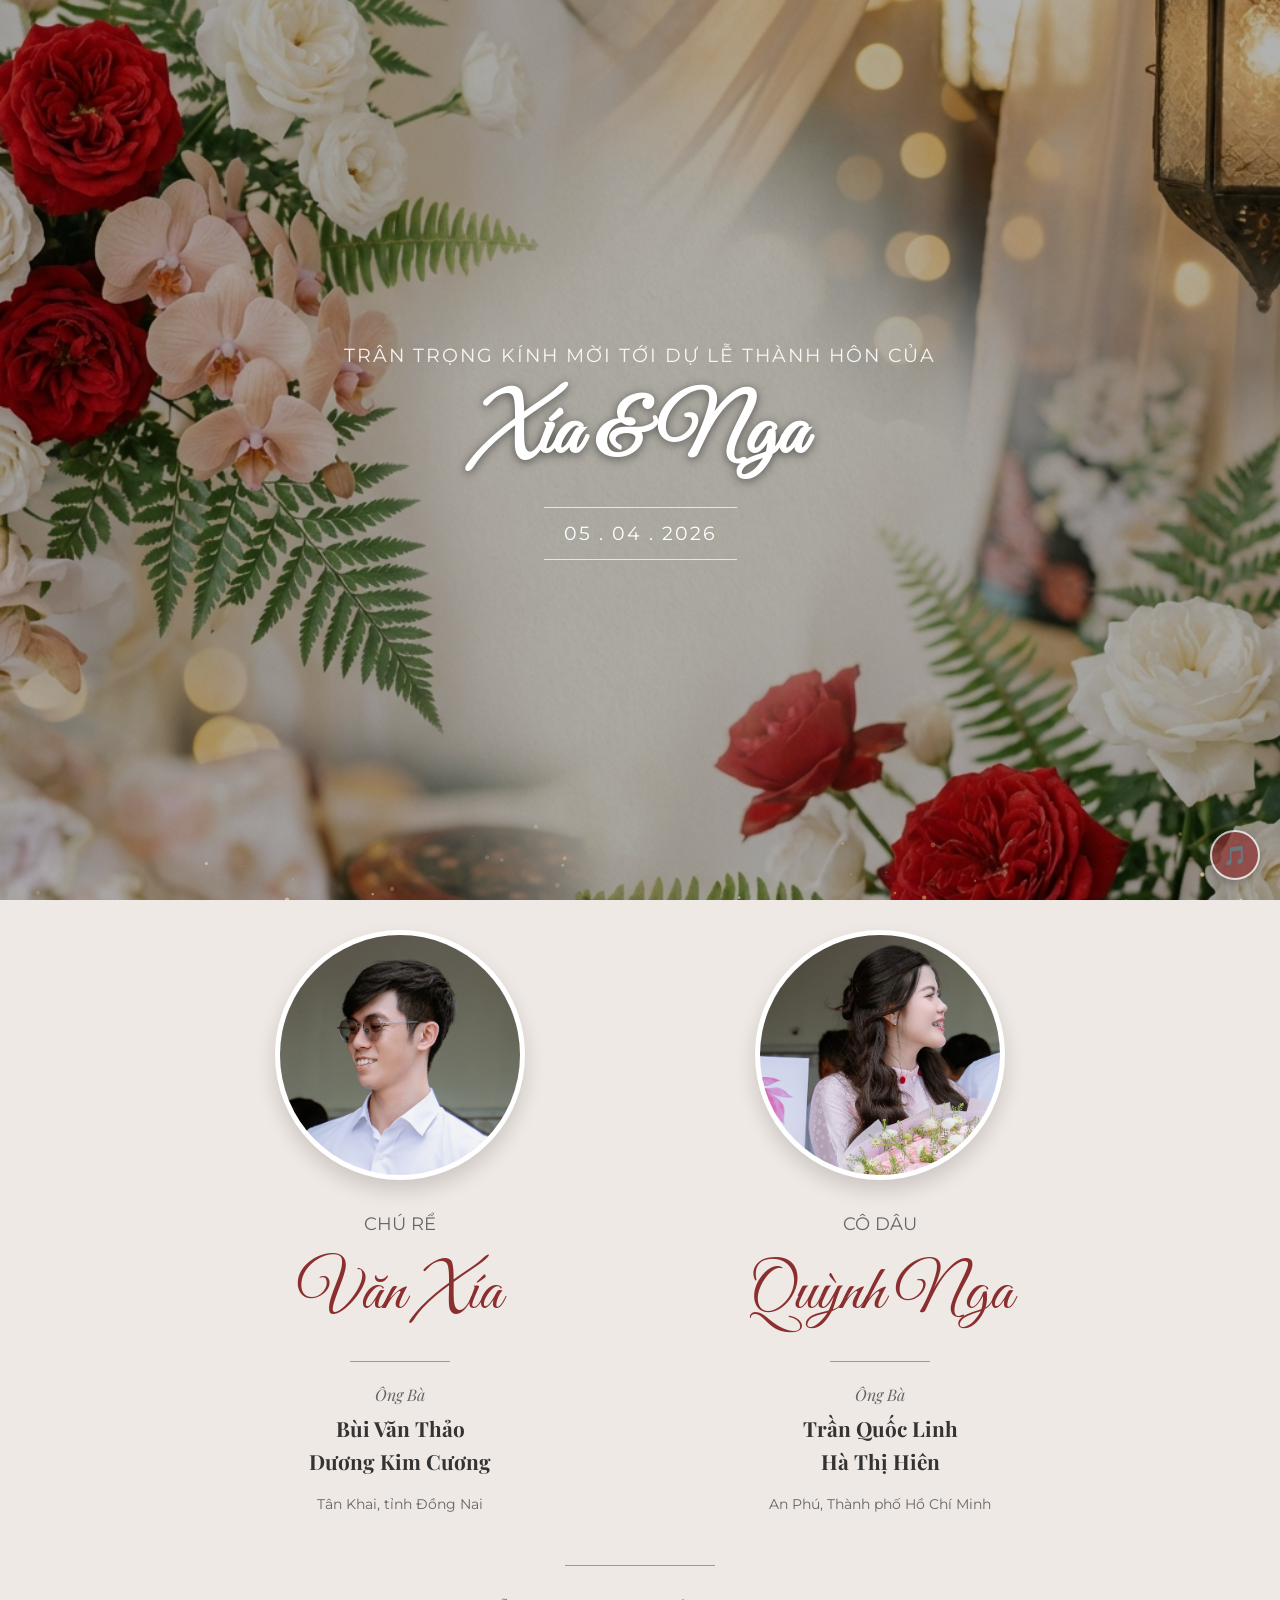
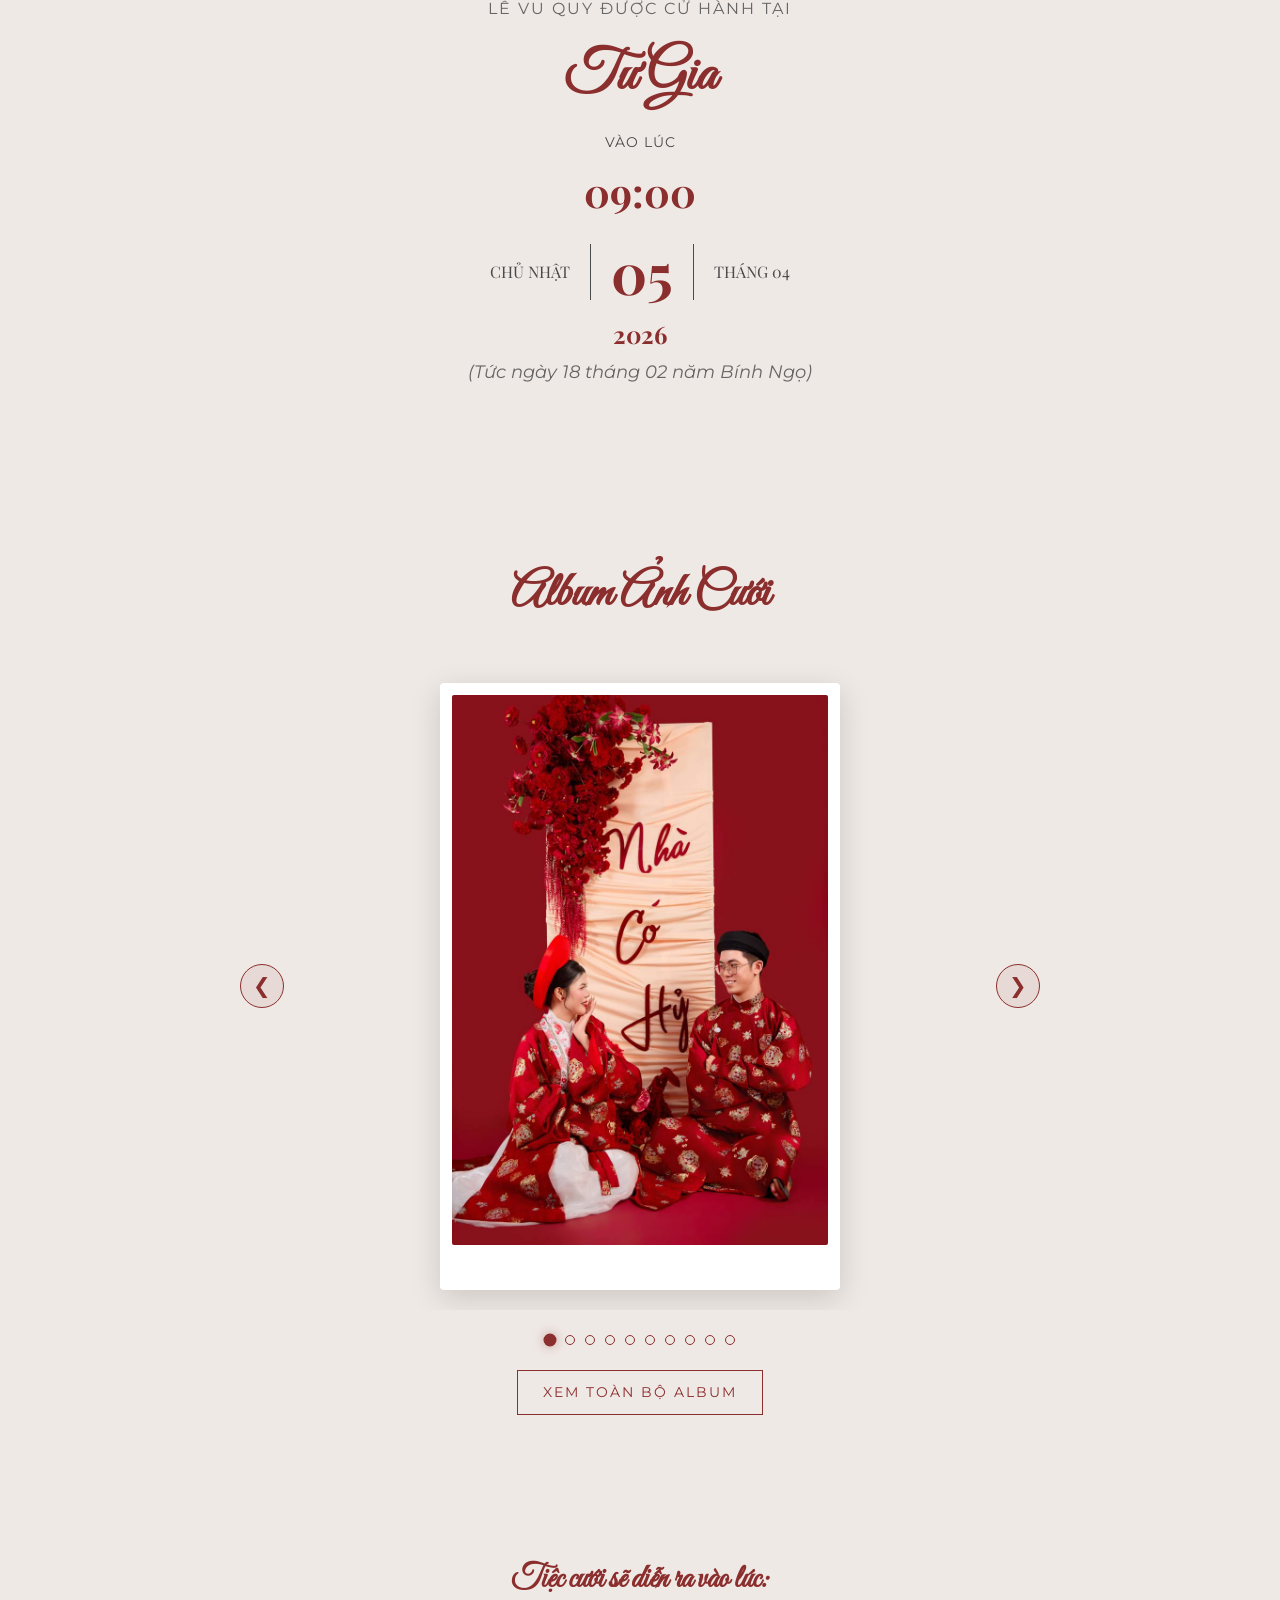
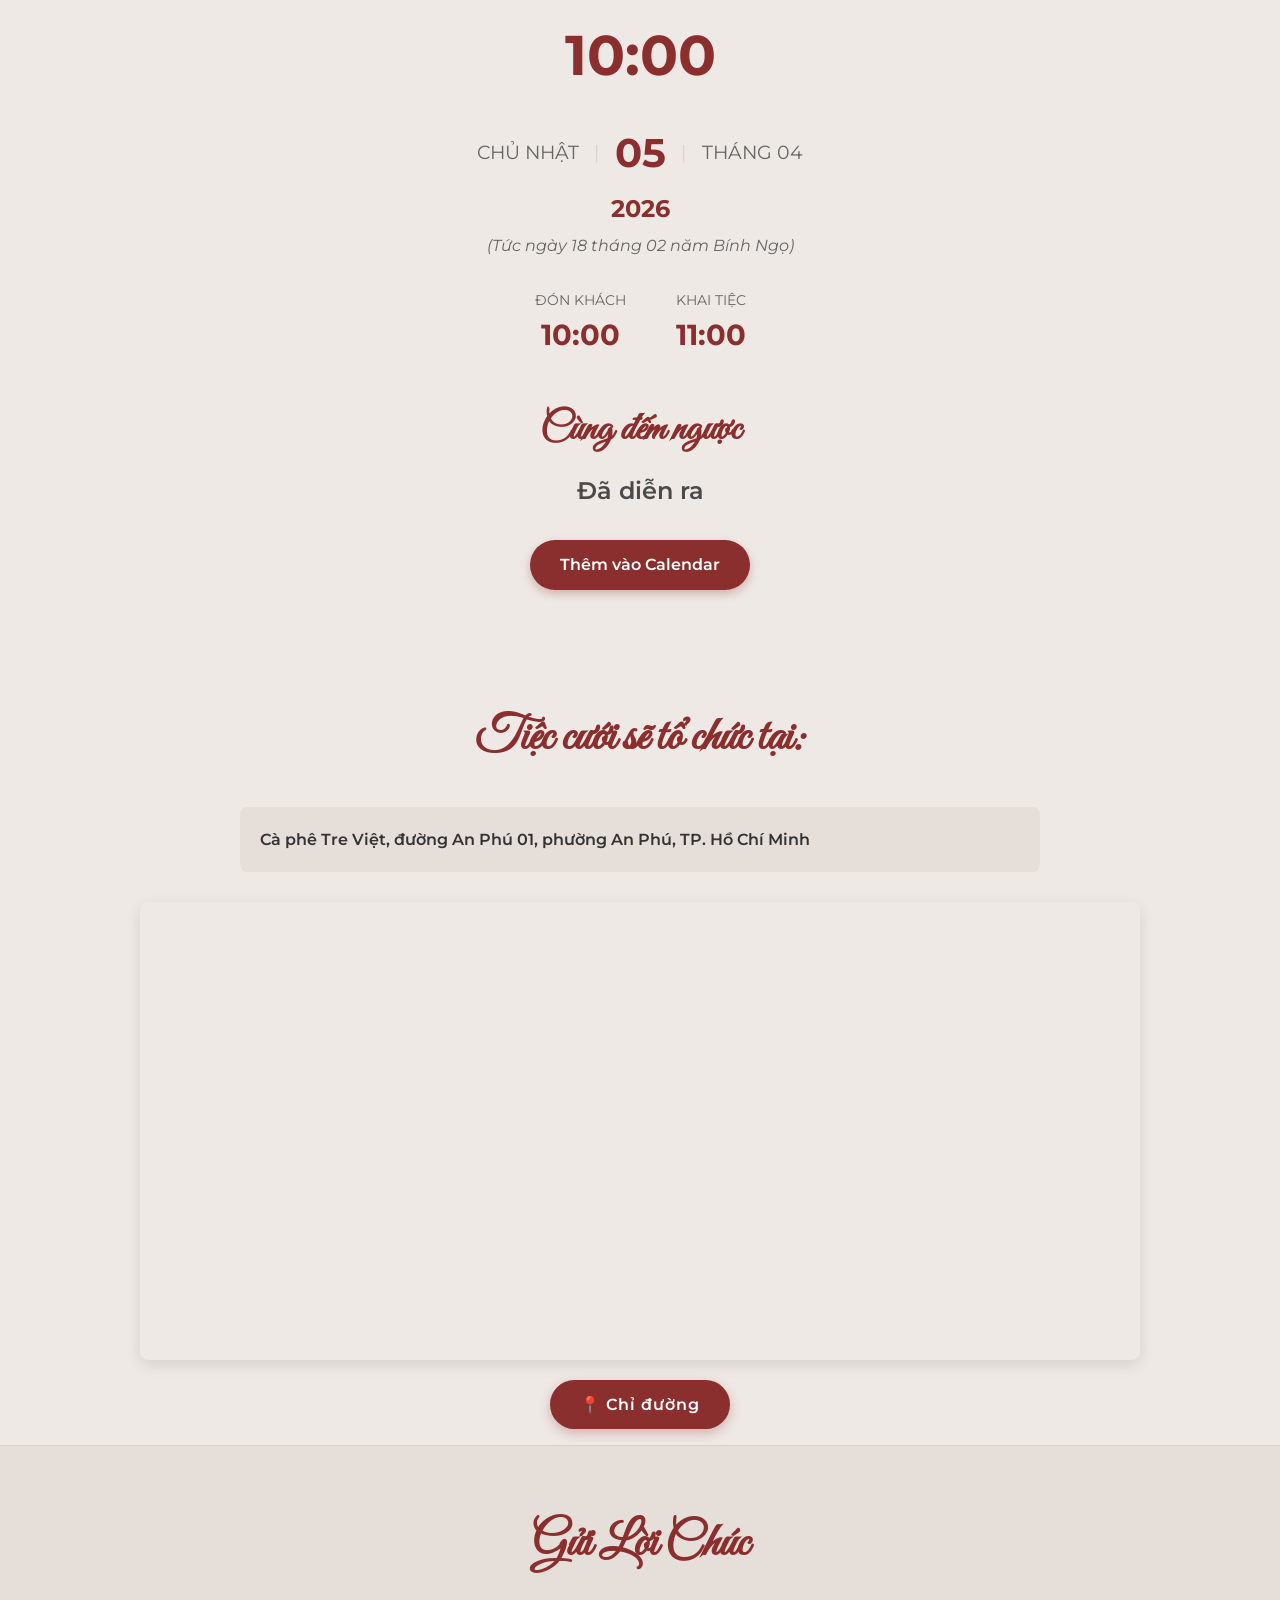
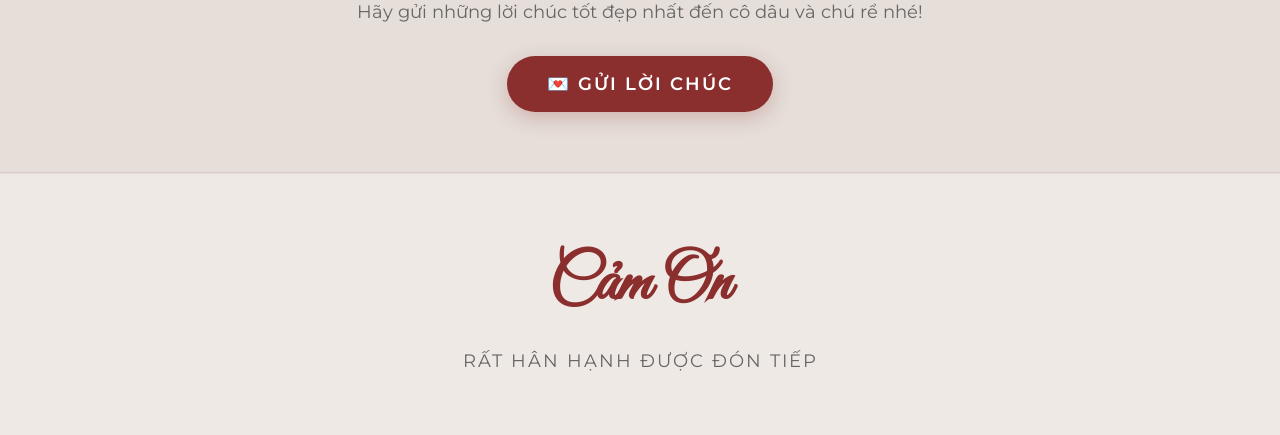
==== commit 2e2b8f26: "update" ====
--- a/index.html
+++ b/index.html
@@ -57,7 +57,7 @@
       <div class="couple-column bride-column">
         <div class="portrait-wrapper">
           <div class="portrait-img bride-img">
-            <img src="assets/co_dau.JPG" alt="Cô Dâu" />
+            <img src="assets/co_dau.jpg" alt="Cô Dâu" />
           </div>
         </div>
 
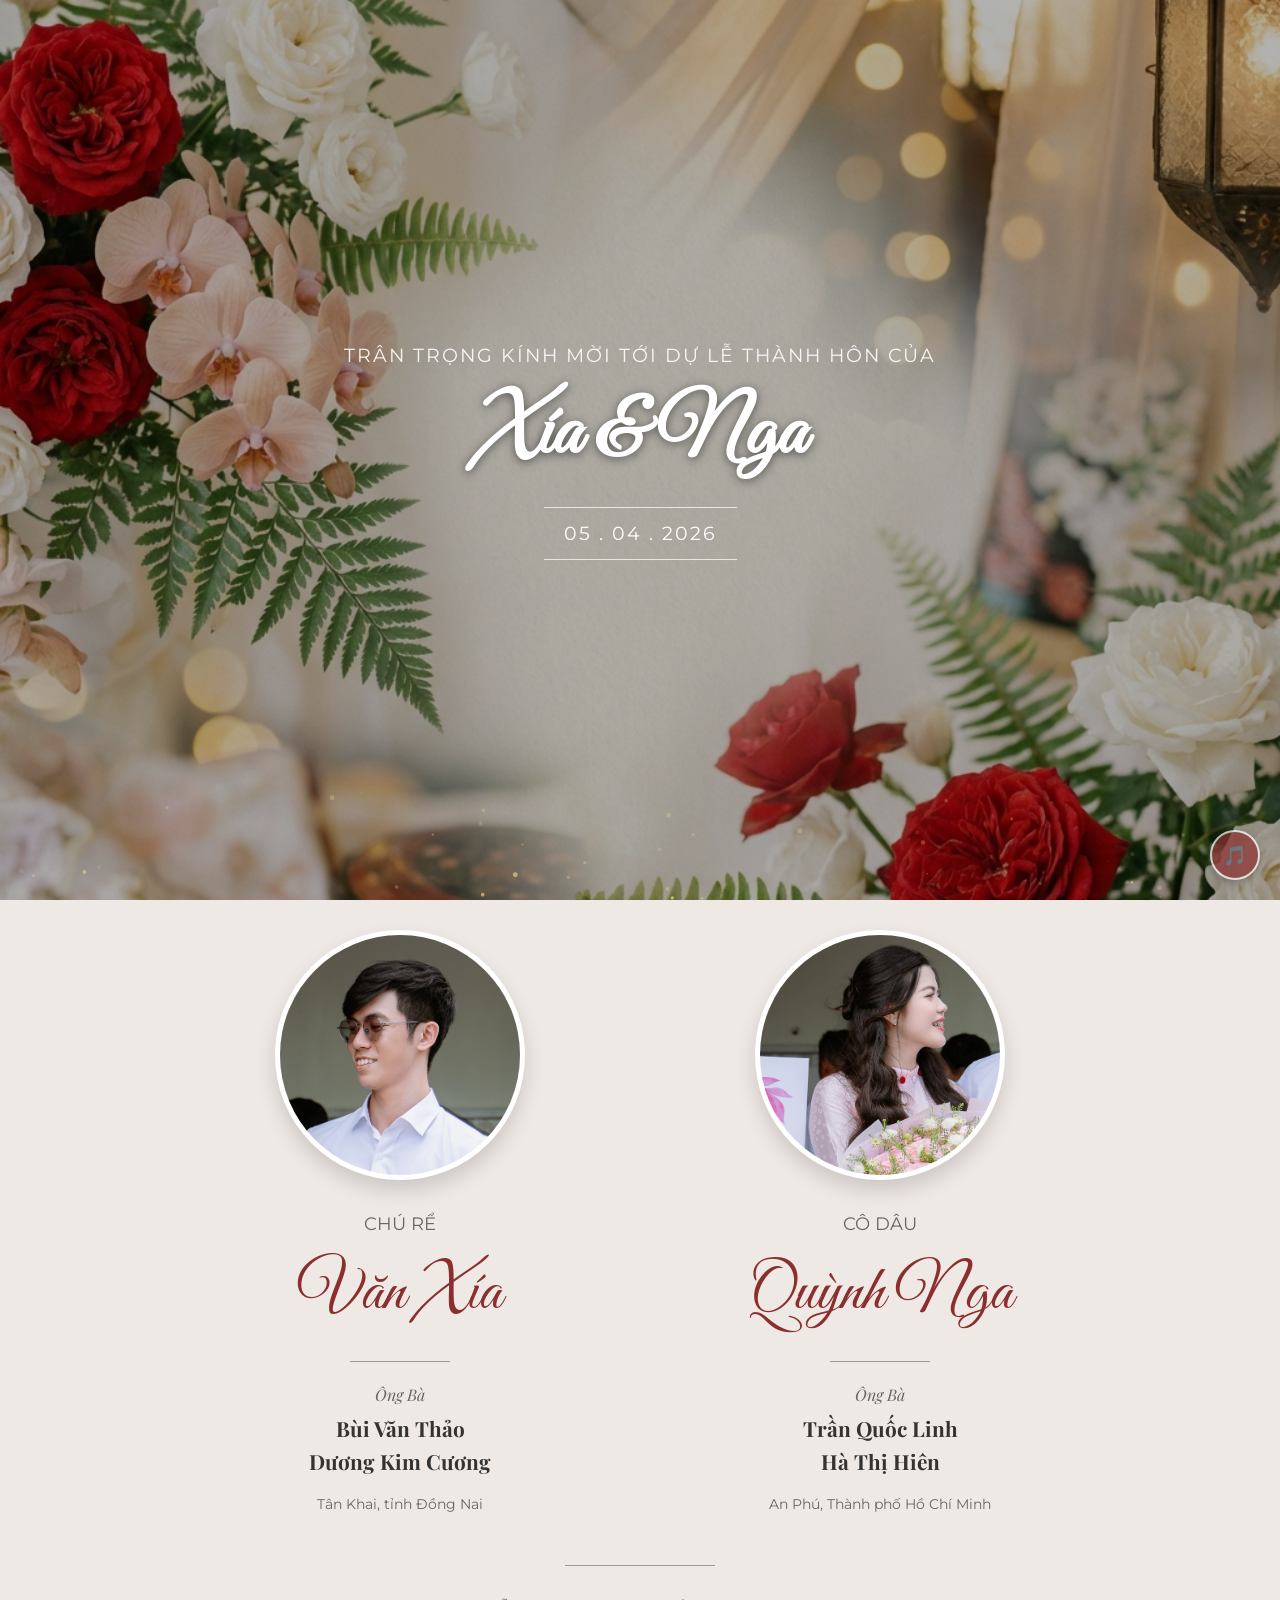
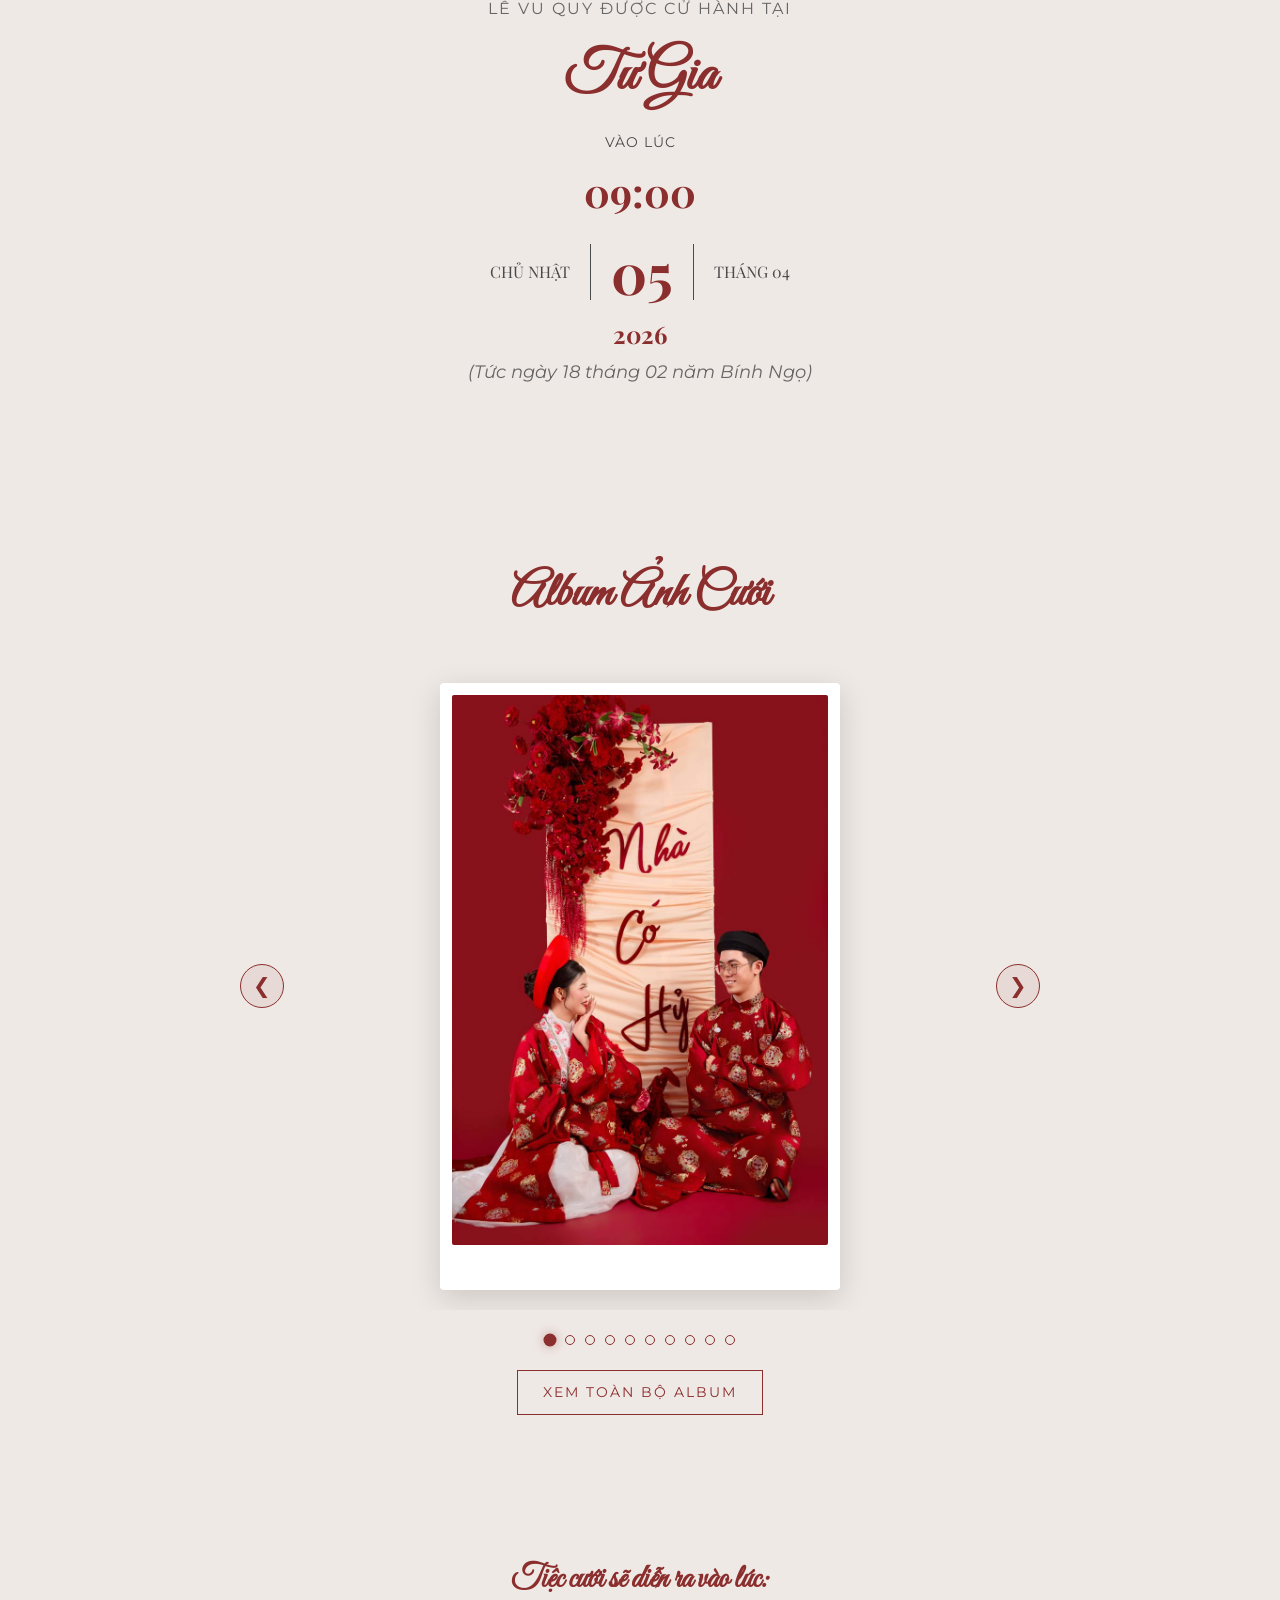
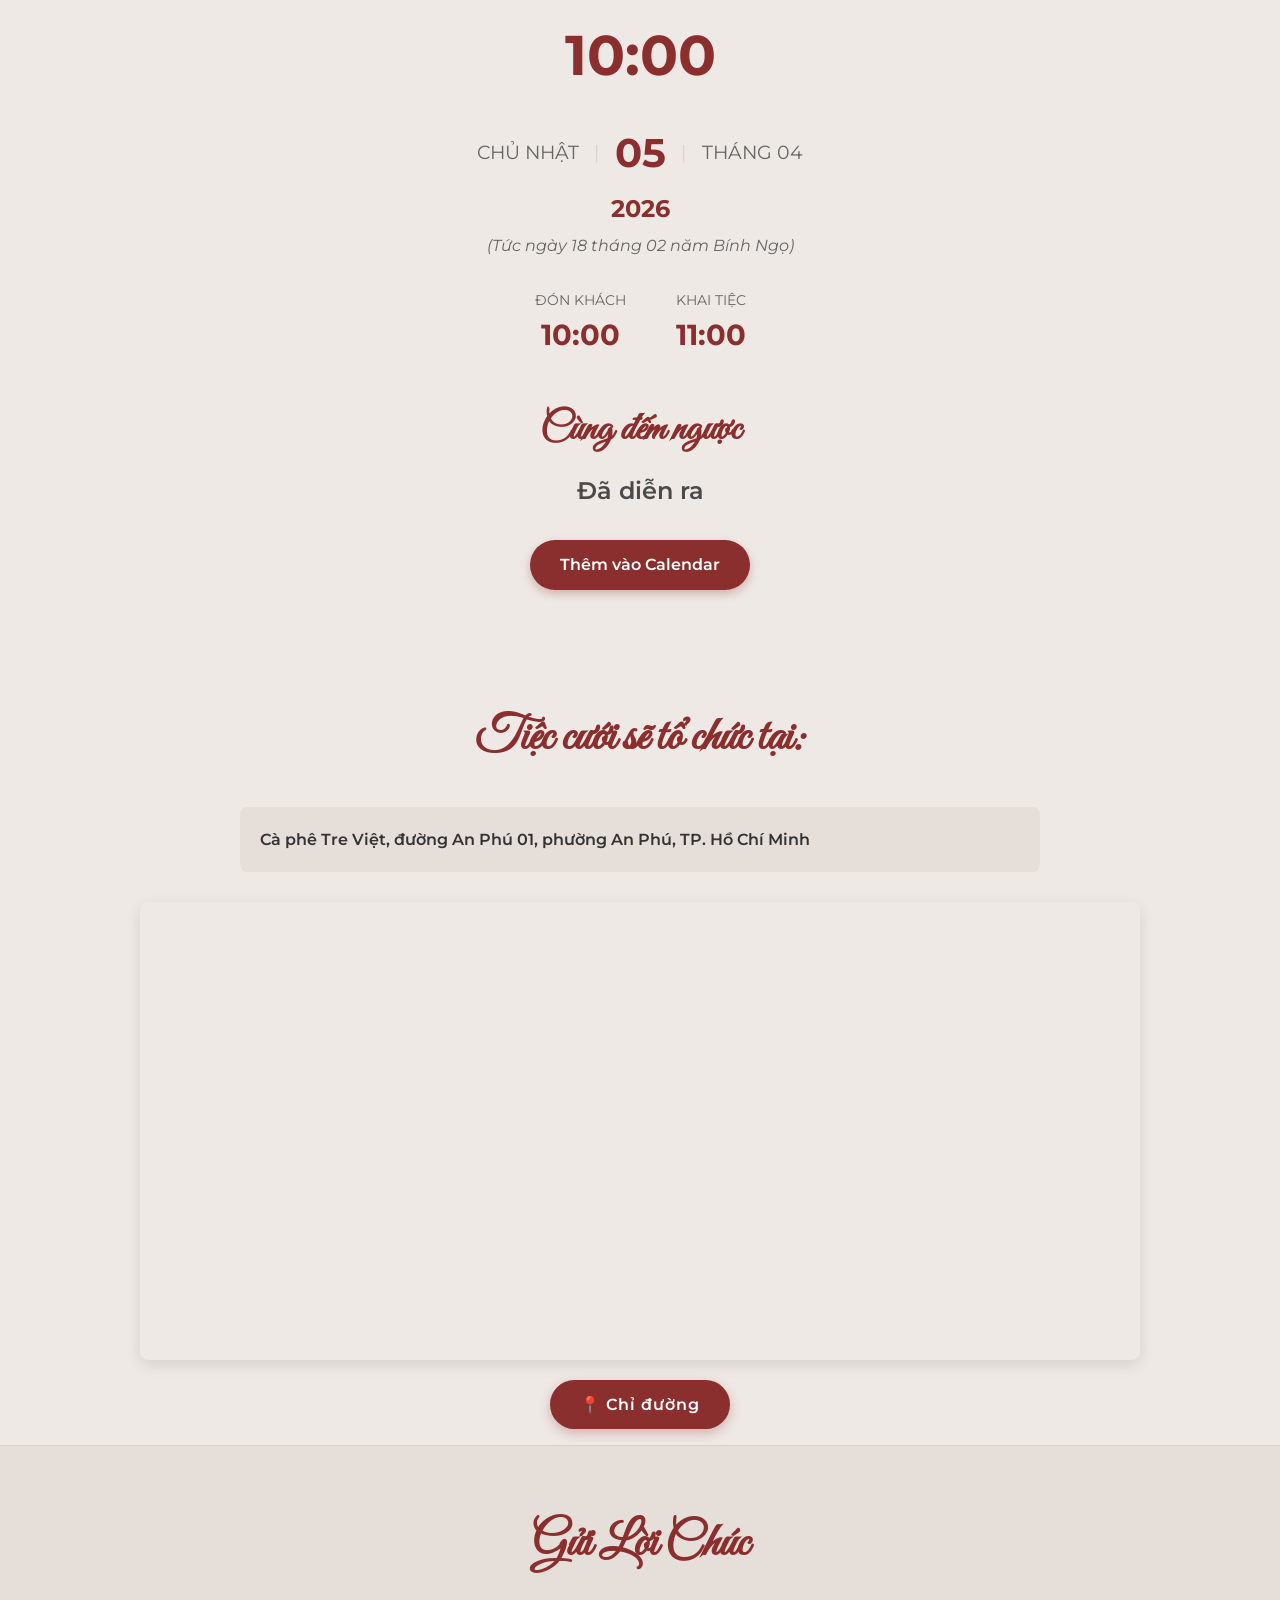
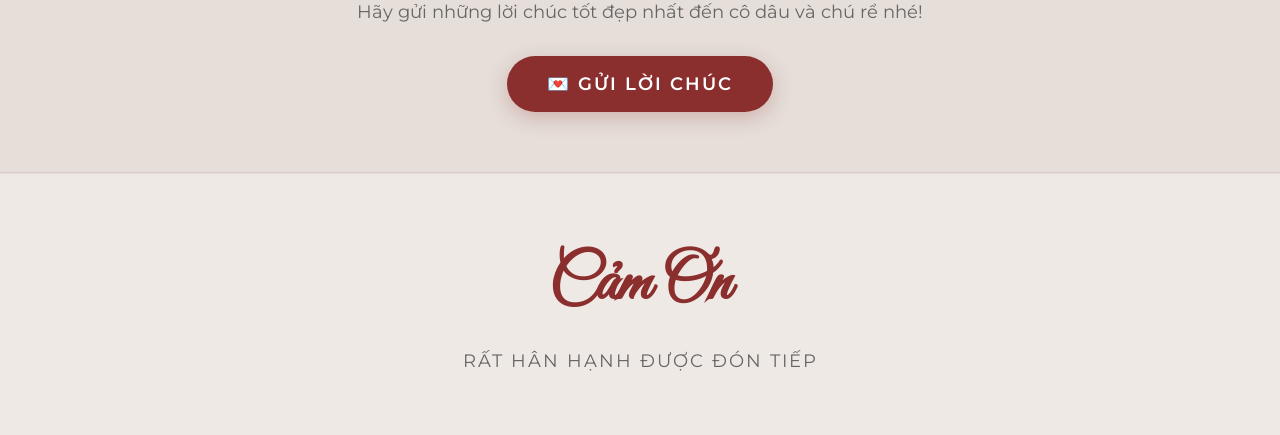
==== commit 38c40bcb: "update" ====
--- a/index.html
+++ b/index.html
@@ -421,6 +421,11 @@
   </audio>
 
   <div class="music-control">
+    <div class="lyrics-container" id="lyrics-container">
+      <div class="lyric-bubble lyric-prev" id="lyric-prev"></div>
+      <div class="lyric-bubble lyric-cur" id="lyric-cur"></div>
+      <div class="lyric-bubble lyric-next" id="lyric-next"></div>
+    </div>
     <button id="music-btn" class="music-btn playing">
       <span class="music-icon">🎵</span>
     </button>
--- a/styles/style.css
+++ b/styles/style.css
@@ -1,10 +1,12 @@
 :root {
-    --bg-beige: #EFE9E5; /* Light warm beige */
-    --text-red: #8B2E2E; /* Deep red/brown */
+    --bg-beige: #EFE9E5;
+    /* Light warm beige */
+    --text-red: #8B2E2E;
+    /* Deep red/brown */
     --text-dark: #4A4A4A;
     --text-grey: #666666;
     --primary-red: #8B2E2E;
-    
+
     --font-heading: 'Great Vibes', cursive;
     --font-serif: 'Playfair Display', serif;
     --font-sans: 'Montserrat', sans-serif;
@@ -63,7 +65,7 @@
     left: 0;
     width: 100%;
     height: 100%;
-    background: rgba(0,0,0,0.3);
+    background: rgba(0, 0, 0, 0.3);
     z-index: 1;
 }
 
@@ -73,7 +75,8 @@
     left: 0;
     width: 100%;
     height: 100%;
-    z-index: 1; /* Same as overlay, or slightly above if needed, but below content */
+    z-index: 1;
+    /* Same as overlay, or slightly above if needed, but below content */
     pointer-events: none;
 }
 
@@ -87,7 +90,7 @@
     letter-spacing: 2px;
     text-transform: uppercase;
     margin-bottom: 1rem;
-    color: rgba(255,255,255,0.9);
+    color: rgba(255, 255, 255, 0.9);
 }
 
 .couple-names-hero {
@@ -95,7 +98,7 @@
     font-size: 5rem;
     margin: 0.5rem 0;
     line-height: 1.2;
-    text-shadow: 0 2px 10px rgba(0,0,0,0.5);
+    text-shadow: 0 2px 10px rgba(0, 0, 0, 0.5);
 }
 
 .wedding-date-hero {
@@ -104,8 +107,8 @@
     letter-spacing: 2px;
     display: inline-block;
     padding: 10px 20px;
-    border-top: 1px solid rgba(255,255,255,0.7);
-    border-bottom: 1px solid rgba(255,255,255,0.7);
+    border-top: 1px solid rgba(255, 255, 255, 0.7);
+    border-bottom: 1px solid rgba(255, 255, 255, 0.7);
 }
 
 
@@ -115,17 +118,20 @@
     background-color: var(--bg-beige);
     position: relative;
     padding-bottom: 60px;
-    padding-top: 0; /* Let decor band handle spacing */
-    margin-top: -50px; /* Slight overlap with hero if desired, or 0 */
+    padding-top: 0;
+    /* Let decor band handle spacing */
+    margin-top: -50px;
+    /* Slight overlap with hero if desired, or 0 */
     margin-top: 0;
 }
 
 /* Decor Band & Long Phung */
 .decor-band {
     height: 120px;
-    background-color: transparent; 
+    background-color: transparent;
     width: 100%;
-    position: relative; /* Changed from absolute to flow naturally or use relative */
+    position: relative;
+    /* Changed from absolute to flow naturally or use relative */
     display: flex;
     justify-content: center;
     align-items: center;
@@ -141,15 +147,16 @@
 .long-phung-decor img {
     width: 100%;
     height: auto;
-    filter: drop-shadow(0 2px 4px rgba(0,0,0,0.1));
+    filter: drop-shadow(0 2px 4px rgba(0, 0, 0, 0.1));
 }
 
 /* Footer */
 .thank-you-footer {
     text-align: center;
     padding: 60px 20px;
-    background-color: var(--bg-beige); /* Keep consistent or use distinct color */
-    border-top: 1px solid rgba(0,0,0,0.05);
+    background-color: var(--bg-beige);
+    /* Keep consistent or use distinct color */
+    border-top: 1px solid rgba(0, 0, 0, 0.05);
 }
 
 .thank-you-text {
@@ -170,7 +177,7 @@
 .couple-container {
     display: flex;
     justify-content: center;
-    gap: 80px; 
+    gap: 80px;
     padding: 0 20px;
     margin-bottom: 50px;
     position: relative;
@@ -192,9 +199,10 @@
     border-radius: 50%;
     overflow: hidden;
     border: 5px solid #fff;
-    box-shadow: 0 10px 20px rgba(0,0,0,0.15);
+    box-shadow: 0 10px 20px rgba(0, 0, 0, 0.15);
     background-color: #fff;
-    margin-bottom: 30px; /* Space between image and text */
+    margin-bottom: 30px;
+    /* Space between image and text */
 }
 
 .portrait-img img {
@@ -247,7 +255,8 @@
 .parent-name {
     font-size: 1.3rem;
     font-weight: 700;
-    color: #333; /* Darker for names */
+    color: #333;
+    /* Darker for names */
 }
 
 .address {
@@ -265,9 +274,10 @@
         align-items: center;
         gap: 60px;
     }
-    
+
     .decor-band {
-        height: 150px; /* Adjust height or remove if it conflicts with stacked layout */
+        height: 150px;
+        /* Adjust height or remove if it conflicts with stacked layout */
     }
 }
 
@@ -413,14 +423,14 @@
 .carousel-photo-frame {
     background: #fff;
     padding: 12px 12px 45px 12px;
-    box-shadow: 0 8px 30px rgba(0,0,0,0.15);
+    box-shadow: 0 8px 30px rgba(0, 0, 0, 0.15);
     border-radius: 4px;
     max-width: 100%;
     transition: box-shadow 0.3s ease, transform 0.3s ease;
 }
 
 .carousel-photo-frame:hover {
-    box-shadow: 0 12px 40px rgba(0,0,0,0.25);
+    box-shadow: 0 12px 40px rgba(0, 0, 0, 0.25);
     transform: translateY(-4px);
 }
 
@@ -578,8 +588,13 @@
 }
 
 @keyframes lbFadeIn {
-    from { opacity: 0; }
-    to { opacity: 1; }
+    from {
+        opacity: 0;
+    }
+
+    to {
+        opacity: 1;
+    }
 }
 
 .carousel-lightbox-body {
@@ -595,7 +610,7 @@
     max-height: 88vh;
     object-fit: contain;
     border-radius: 6px;
-    box-shadow: 0 0 60px rgba(0,0,0,0.6);
+    box-shadow: 0 0 60px rgba(0, 0, 0, 0.6);
     transition: opacity 0.3s ease;
 }
 
@@ -623,8 +638,8 @@
     position: absolute;
     top: 50%;
     transform: translateY(-50%);
-    background: rgba(255,255,255,0.1);
-    border: 1.5px solid rgba(255,255,255,0.35);
+    background: rgba(255, 255, 255, 0.1);
+    border: 1.5px solid rgba(255, 255, 255, 0.35);
     color: #fff;
     font-size: 1.8rem;
     cursor: pointer;
@@ -639,7 +654,7 @@
 }
 
 .carousel-lightbox-nav:hover {
-    background: rgba(255,255,255,0.25);
+    background: rgba(255, 255, 255, 0.25);
     transform: translateY(-50%) scale(1.1);
 }
 
@@ -658,8 +673,13 @@
         font-size: 1.4rem;
     }
 
-    .clb-prev { left: 8px; }
-    .clb-next { right: 8px; }
+    .clb-prev {
+        left: 8px;
+    }
+
+    .clb-next {
+        right: 8px;
+    }
 
     .carousel-lightbox {
         padding: 20px 10px;
@@ -674,7 +694,8 @@
 }
 
 .event-heading {
-    font-family: var(--font-heading); /* Or serif for "Tiệc cưới..." */
+    font-family: var(--font-heading);
+    /* Or serif for "Tiệc cưới..." */
     font-size: 2rem;
     margin-bottom: 5px;
 }
@@ -777,7 +798,8 @@
 
 /* Location Box */
 .location-box {
-    background-color: #E6DED9; /* Darker beige box */
+    background-color: #E6DED9;
+    /* Darker beige box */
     padding: 20px;
     margin: 0 auto 30px;
     max-width: 800px;
@@ -793,7 +815,7 @@
     border: none;
     border-radius: 8px;
     overflow: hidden;
-    box-shadow: 0 5px 15px rgba(0,0,0,0.1);
+    box-shadow: 0 5px 15px rgba(0, 0, 0, 0.1);
 }
 
 /* Directions Button */
@@ -835,7 +857,8 @@
     }
 
     .decor-band {
-        height: 300px; /* Taller on mobile to cover stacked images */
+        height: 300px;
+        /* Taller on mobile to cover stacked images */
     }
 
     .couple-info {
@@ -850,7 +873,7 @@
     .name {
         font-size: 3rem;
     }
-    
+
     .location-name {
         font-size: 2.5rem;
     }
@@ -873,7 +896,7 @@
     background: #fff;
     padding: 20px;
     border-radius: 8px;
-    box-shadow: 0 4px 15px rgba(0,0,0,0.1);
+    box-shadow: 0 4px 15px rgba(0, 0, 0, 0.1);
     display: inline-block;
 }
 
@@ -902,7 +925,7 @@
     color: #fff;
     font-size: 1.2rem;
     cursor: pointer;
-    box-shadow: 0 4px 10px rgba(0,0,0,0.3);
+    box-shadow: 0 4px 10px rgba(0, 0, 0, 0.3);
     display: flex;
     justify-content: center;
     align-items: center;
@@ -924,8 +947,71 @@
 }
 
 @keyframes spin {
-    0% { transform: rotate(0deg); }
-    100% { transform: rotate(360deg); }
+    0% {
+        transform: rotate(0deg);
+    }
+
+    100% {
+        transform: rotate(360deg);
+    }
+}
+
+/* Floating Lyrics */
+/* Floating Lyrics (Chat Bubbles) */
+.lyrics-container {
+    position: absolute;
+    right: 65px;
+    /* Offset to the left of the music button */
+    bottom: 5px;
+    display: flex;
+    flex-direction: column;
+    align-items: flex-end;
+    /* All bubbles aligned to the right, near the button */
+    gap: 10px;
+    pointer-events: none;
+}
+
+.lyric-bubble {
+    color: #fff;
+    padding: 0;
+    margin: 0;
+    max-height: 0;
+    border-radius: 20px;
+    /* Chat bubble style facing right */
+    font-family: var(--font-sans);
+    white-space: nowrap;
+    opacity: 0;
+    transform: translateX(20px);
+    transition: all 0.5s ease;
+    overflow: hidden;
+    box-shadow: 0 4px 10px rgba(0, 0, 0, 0.2);
+}
+
+.lyric-bubble.show {
+    padding: 10px 18px;
+    max-height: 60px;
+    /* Big enough for one line */
+    opacity: 1;
+    transform: translateX(0);
+}
+
+.lyric-prev.show {
+    background-color: rgba(139, 46, 46, 0.65);
+    color: rgba(255, 255, 255, 0.8);
+    font-size: 0.85rem;
+}
+
+.lyric-cur.show {
+    background-color: rgba(139, 46, 46, 0.95);
+    color: #fff;
+    font-size: 1rem;
+    font-weight: 500;
+}
+
+.lyric-next.show {
+    background-color: rgba(139, 46, 46, 0.45);
+    color: rgba(255, 255, 255, 0.6);
+    font-size: 0.85rem;
 }
 
 /* ================================ */
@@ -994,7 +1080,7 @@
     margin-bottom: 20px;
     border-radius: 8px;
     overflow: hidden;
-    box-shadow: 0 4px 15px rgba(0,0,0,0.12);
+    box-shadow: 0 4px 15px rgba(0, 0, 0, 0.12);
     background: #fff;
     opacity: 0;
     transform: translateY(20px);
@@ -1008,7 +1094,7 @@
 }
 
 .full-gallery-item:hover {
-    box-shadow: 0 8px 30px rgba(0,0,0,0.2);
+    box-shadow: 0 8px 30px rgba(0, 0, 0, 0.2);
     transform: translateY(-4px);
 }
 
@@ -1048,7 +1134,7 @@
     max-height: 85vh;
     object-fit: contain;
     border-radius: 4px;
-    box-shadow: 0 0 40px rgba(0,0,0,0.5);
+    box-shadow: 0 0 40px rgba(0, 0, 0, 0.5);
 }
 
 .lightbox-close {
@@ -1073,8 +1159,8 @@
     position: absolute;
     top: 50%;
     transform: translateY(-50%);
-    background: rgba(255,255,255,0.1);
-    border: 1px solid rgba(255,255,255,0.3);
+    background: rgba(255, 255, 255, 0.1);
+    border: 1px solid rgba(255, 255, 255, 0.3);
     color: #fff;
     font-size: 2rem;
     cursor: pointer;
@@ -1089,7 +1175,7 @@
 }
 
 .lightbox-nav:hover {
-    background: rgba(255,255,255,0.25);
+    background: rgba(255, 255, 255, 0.25);
 }
 
 .lightbox-prev {
@@ -1145,7 +1231,8 @@
     text-align: center;
     margin-top: 16px;
     padding: 60px 20px;
-    background-color: #E6DED9; /* Light, warm beige distinct from background */
+    background-color: #E6DED9;
+    /* Light, warm beige distinct from background */
     border-top: 1px solid rgba(139, 46, 46, 0.1);
     border-bottom: 1px solid rgba(139, 46, 46, 0.1);
 }
@@ -1196,8 +1283,9 @@
         font-size: 1rem;
         padding: 0 10px;
     }
+
     .wishes-btn {
         padding: 12px 30px;
         font-size: 1rem;
     }
-}
+}
